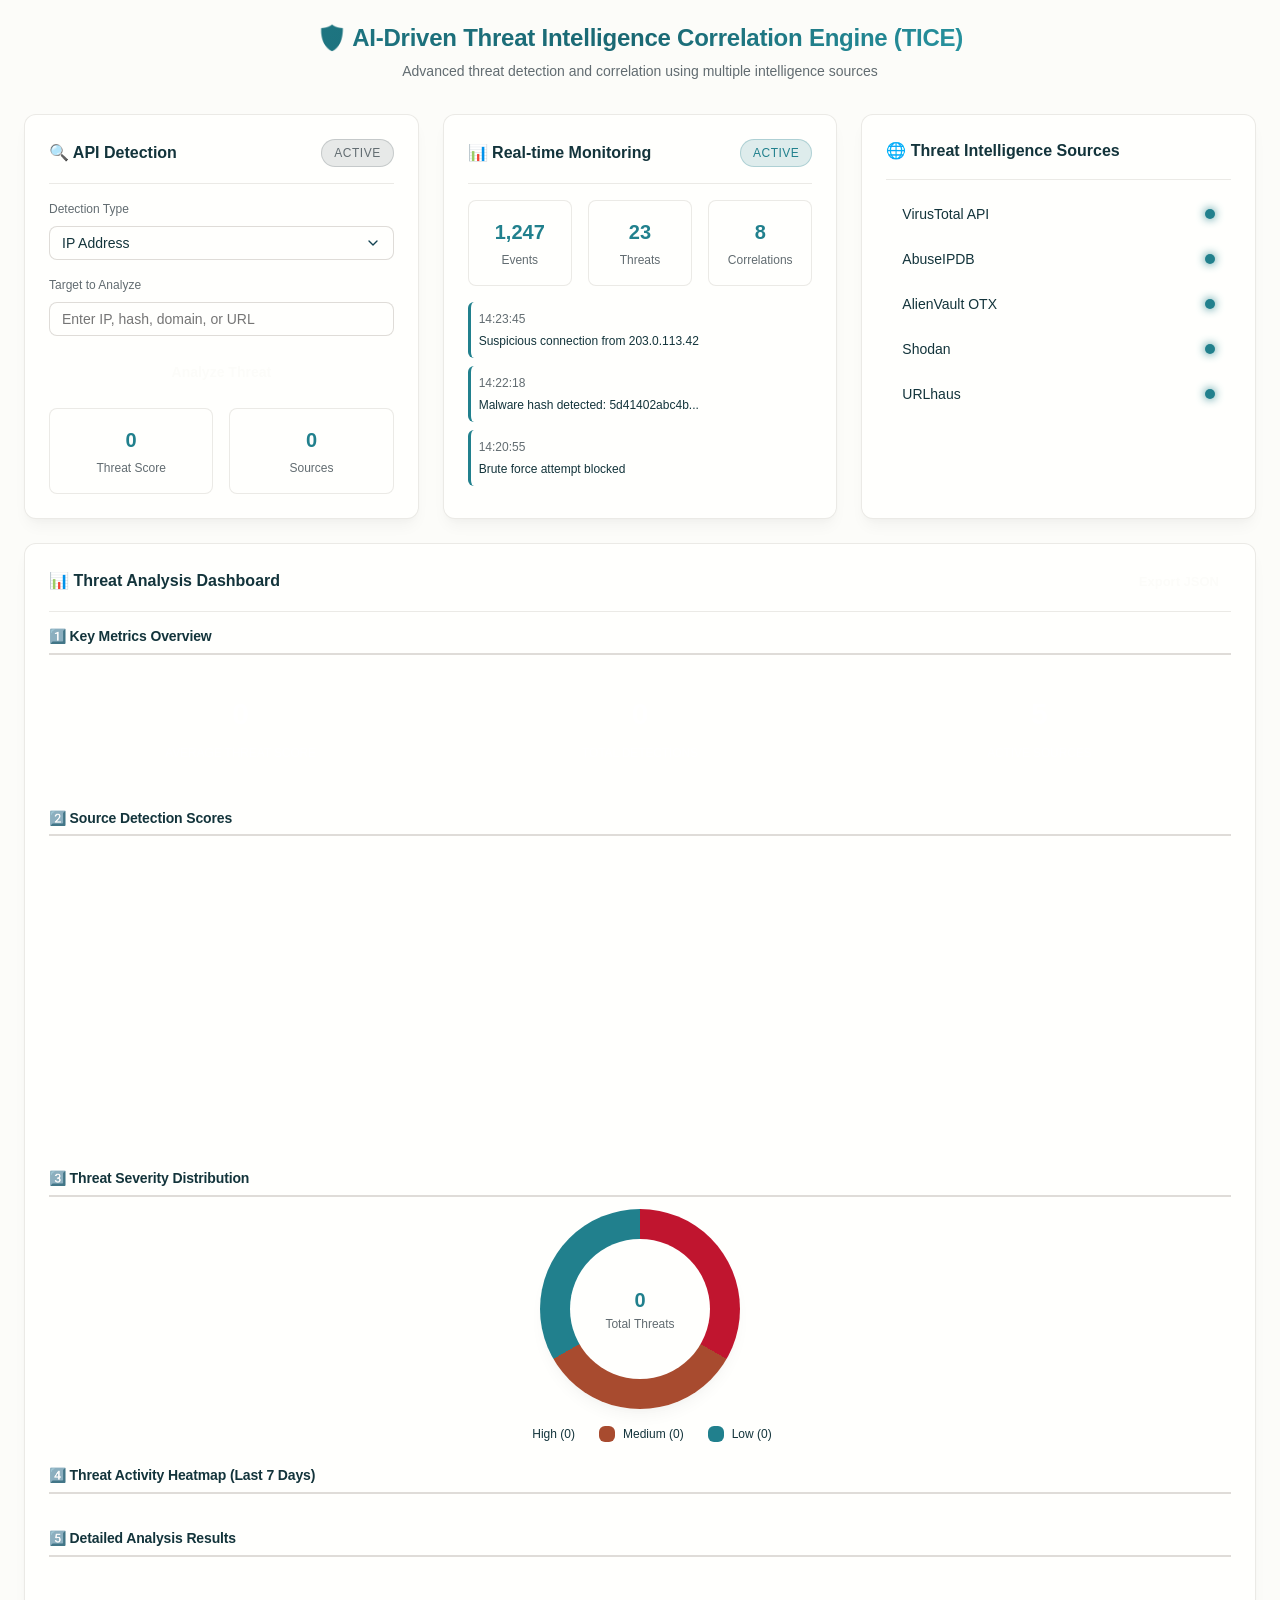
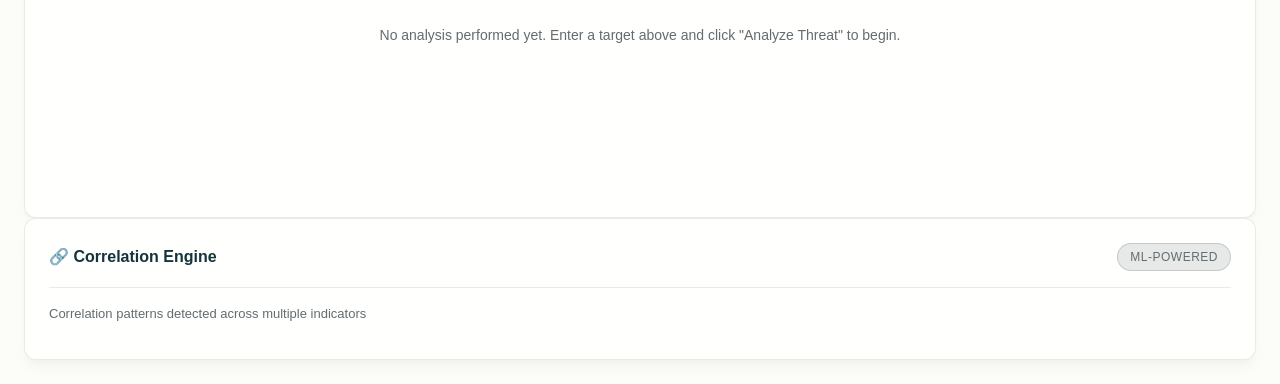
==== frontend/index.html @ 31ed1431 "organising files into frontend" ====
<!DOCTYPE html>
<html lang="en">
<head>
    <meta charset="UTF-8">
    <meta name="viewport" content="width=device-width, initial-scale=1.0">
    <title>Divin5 TICE</title>
    <link rel="stylesheet" href="styles.css">
</head>
<body>
    <div class="container">
        <header>
            <h1>🛡️ AI-Driven Threat Intelligence Correlation Engine (TICE)</h1>
            <p class="subtitle">Advanced threat detection and correlation using multiple intelligence sources</p>
        </header>

        <div class="grid">
            <!-- API Detection Panel -->
            <div class="card">
                <div class="card-header">
                    <span class="card-title">🔍 API Detection</span>
                    <span class="badge badge-info">Active</span>
                </div>
                
                <div class="input-group">
                    <label for="detectionType">Detection Type</label>
                    <select id="detectionType">
                        <option value="ip">IP Address</option>
                        <option value="hash">File Hash (MD5/SHA256)</option>
                        <option value="domain">Domain</option>
                        <option value="url">URL</option>
                    </select>
                </div>

                <div class="input-group">
                    <label for="targetInput">Target to Analyze</label>
                    <input type="text" id="targetInput" placeholder="Enter IP, hash, domain, or URL">
                </div>

                <button id="analyzeBtn" onclick="analyzeTarget()">
                    <span id="analyzeText">Analyze Threat</span>
                </button>

                <div class="stat-grid">
                    <div class="stat-card">
                        <div class="stat-value" id="threatScore">0</div>
                        <div class="stat-label">Threat Score</div>
                    </div>
                    <div class="stat-card">
                        <div class="stat-value" id="sourcesChecked">0</div>
                        <div class="stat-label">Sources</div>
                    </div>
                </div>
            </div>

            <!-- Real-time Monitoring -->
            <div class="card">
                <div class="card-header">
                    <span class="card-title">📊 Real-time Monitoring</span>
                    <span class="badge badge-low" id="monitorStatus">Active</span>
                </div>
                
                <div class="stat-grid">
                    <div class="stat-card">
                        <div class="stat-value" id="eventsProcessed">1,247</div>
                        <div class="stat-label">Events</div>
                    </div>
                    <div class="stat-card">
                        <div class="stat-value" id="threatsDetected">23</div>
                        <div class="stat-label">Threats</div>
                    </div>
                    <div class="stat-card">
                        <div class="stat-value" id="correlations">8</div>
                        <div class="stat-label">Correlations</div>
                    </div>
                </div>

                <div class="timeline" id="timeline">
                    <div class="timeline-item">
                        <div class="timeline-time">14:23:45</div>
                        <div class="timeline-content">Suspicious connection from 203.0.113.42</div>
                    </div>
                    <div class="timeline-item">
                        <div class="timeline-time">14:22:18</div>
                        <div class="timeline-content">Malware hash detected: 5d41402abc4b...</div>
                    </div>
                    <div class="timeline-item">
                        <div class="timeline-time">14:20:55</div>
                        <div class="timeline-content">Brute force attempt blocked</div>
                    </div>
                </div>
            </div>

            <!-- Active Threat Intelligence APIs -->
            <div class="card">
                <div class="card-header">
                    <span class="card-title">🌐 Threat Intelligence Sources</span>
                </div>
                
                <ul class="api-list" id="apiList">
                    <li id="api-virustotal">
                        <span>VirusTotal API</span>
                        <span class="api-status active"></span>
                    </li>
                    <li id="api-abuseipdb">
                        <span>AbuseIPDB</span>
                        <span class="api-status active"></span>
                    </li>
                    <li id="api-alienvault">
                        <span>AlienVault OTX</span>
                        <span class="api-status active"></span>
                    </li>
                    <li id="api-shodan">
                        <span>Shodan</span>
                        <span class="api-status active"></span>
                    </li>
                    <li id="api-urlhaus">
                        <span>URLhaus</span>
                        <span class="api-status active"></span>
                    </li>
                </ul>
            </div>
        </div>

        <!-- Graphical Analysis Dashboard -->
        <div class="card">
            <div class="card-header">
                <span class="card-title">📊 Threat Analysis Dashboard</span>
                <button id="exportBtn" onclick="exportResults()" style="width: auto; padding: 6px 12px; font-size: 13px;">Export JSON</button>
            </div>
            
            <!-- Section 1: Key Metrics Overview -->
            <div style="margin-bottom: 24px;">
                <h4 style="margin-bottom: 12px; font-size: 14px; border-bottom: 2px solid var(--color-border); padding-bottom: 8px;">1️⃣ Key Metrics Overview</h4>
                <div class="chart-grid">
                    <div class="metric-card gradient-bg-1">
                        <div class="metric-value-large" id="metricThreatScore">0</div>
                        <div class="metric-label-large">Average Threat Score</div>
                    </div>
                    <div class="metric-card gradient-bg-2">
                        <div class="metric-value-large" id="metricDetections">0</div>
                        <div class="metric-label-large">Total Detections</div>
                    </div>
                    <div class="metric-card gradient-bg-3">
                        <div class="metric-value-large" id="metricSources">5</div>
                        <div class="metric-label-large">Active Sources</div>
                    </div>
                </div>
            </div>

            <!-- Section 2: Source Detection Analysis -->
            <div style="margin-bottom: 24px;">
                <h4 style="margin-bottom: 12px; font-size: 14px; border-bottom: 2px solid var(--color-border); padding-bottom: 8px;">2️⃣ Source Detection Scores</h4>
                <div class="chart-container">
                    <div class="bar-chart" id="barChart"></div>
                </div>
            </div>

            <!-- Section 3: Threat Severity Distribution -->
            <div style="margin-bottom: 24px;">
                <h4 style="margin-bottom: 12px; font-size: 14px; border-bottom: 2px solid var(--color-border); padding-bottom: 8px;">3️⃣ Threat Severity Distribution</h4>
                <div class="pie-chart" id="pieChart">
                    <div class="pie-center">
                        <div class="pie-value" id="pieValue">0</div>
                        <div class="pie-label">Total Threats</div>
                    </div>
                </div>
                <div class="legend">
                    <div class="legend-item">
                        <div class="legend-color" style="background: var(--color-danger);"></div>
                        <span>High (<span id="highCount">0</span>)</span>
                    </div>
                    <div class="legend-item">
                        <div class="legend-color" style="background: var(--color-warning);"></div>
                        <span>Medium (<span id="mediumCount">0</span>)</span>
                    </div>
                    <div class="legend-item">
                        <div class="legend-color" style="background: var(--color-success);"></div>
                        <span>Low (<span id="lowCount">0</span>)</span>
                    </div>
                </div>
            </div>

            <!-- Section 4: Activity Timeline -->
            <div style="margin-bottom: 24px;">
                <h4 style="margin-bottom: 12px; font-size: 14px; border-bottom: 2px solid var(--color-border); padding-bottom: 8px;">4️⃣ Threat Activity Heatmap (Last 7 Days)</h4>
                <div class="heatmap" id="heatmap"></div>
            </div>

            <!-- Section 5: Detailed Analysis Results -->
            <div style="margin-bottom: 24px;">
                <h4 style="margin-bottom: 12px; font-size: 14px; border-bottom: 2px solid var(--color-border); padding-bottom: 8px;">5️⃣ Detailed Analysis Results</h4>
                <div class="result-box" id="resultsContainer">
                    <div class="empty-state">
                        No analysis performed yet. Enter a target above and click "Analyze Threat" to begin.
                    </div>
                </div>
            </div>
        </div>

        <!-- Correlation Engine -->
        <div class="card">
            <div class="card-header">
                <span class="card-title">🔗 Correlation Engine</span>
                <span class="badge badge-info">ML-Powered</span>
            </div>
            
            <p style="font-size: 13px; color: var(--color-text-secondary); margin-bottom: 12px;">
                Correlation patterns detected across multiple indicators
            </p>

            <div class="correlation-matrix" id="correlationMatrix"></div>
        </div>
    </div>

    <script src="script.js"></script>
</body>
</html>
---- frontend/styles.css ----
:root {
  /* Primitive Color Tokens */
  --color-white: rgba(255, 255, 255, 1);
  --color-black: rgba(0, 0, 0, 1);
  --color-cream-50: rgba(252, 252, 249, 1);
  --color-cream-100: rgba(255, 255, 253, 1);
  --color-gray-200: rgba(245, 245, 245, 1);
  --color-gray-300: rgba(167, 169, 169, 1);
  --color-gray-400: rgba(119, 124, 124, 1);
  --color-slate-500: rgba(98, 108, 113, 1);
  --color-brown-600: rgba(94, 82, 64, 1);
  --color-charcoal-700: rgba(31, 33, 33, 1);
  --color-charcoal-800: rgba(38, 40, 40, 1);
  --color-slate-900: rgba(19, 52, 59, 1);
  --color-teal-300: rgba(50, 184, 198, 1);
  --color-teal-400: rgba(45, 166, 178, 1);
  --color-teal-500: rgba(33, 128, 141, 1);
  --color-teal-600: rgba(29, 116, 128, 1);
  --color-teal-700: rgba(26, 104, 115, 1);
  --color-teal-800: rgba(41, 150, 161, 1);
  --color-red-400: rgba(255, 84, 89, 1);
  --color-red-500: rgba(192, 21, 47, 1);
  --color-orange-400: rgba(230, 129, 97, 1);
  --color-orange-500: rgba(168, 75, 47, 1);

  /* RGB versions for opacity control */
  --color-brown-600-rgb: 94, 82, 64;
  --color-teal-500-rgb: 33, 128, 141;
  --color-slate-900-rgb: 19, 52, 59;
  --color-slate-500-rgb: 98, 108, 113;
  --color-red-500-rgb: 192, 21, 47;
  --color-red-400-rgb: 255, 84, 89;
  --color-orange-500-rgb: 168, 75, 47;
  --color-orange-400-rgb: 230, 129, 97;

  /* Background color tokens (Light Mode) */
  --color-bg-1: rgba(59, 130, 246, 0.08); /* Light blue */
  --color-bg-2: rgba(245, 158, 11, 0.08); /* Light yellow */
  --color-bg-3: rgba(34, 197, 94, 0.08); /* Light green */
  --color-bg-4: rgba(239, 68, 68, 0.08); /* Light red */
  --color-bg-5: rgba(147, 51, 234, 0.08); /* Light purple */
  --color-bg-6: rgba(249, 115, 22, 0.08); /* Light orange */
  --color-bg-7: rgba(236, 72, 153, 0.08); /* Light pink */
  --color-bg-8: rgba(6, 182, 212, 0.08); /* Light cyan */

  /* Semantic Color Tokens (Light Mode) */
  --color-background: var(--color-cream-50);
  --color-surface: var(--color-cream-100);
  --color-text: var(--color-slate-900);
  --color-text-secondary: var(--color-slate-500);
  --color-primary: var(--color-teal-500);
  --color-primary-hover: var(--color-teal-600);
  --color-primary-active: var(--color-teal-700);
  --color-secondary: rgba(var(--color-brown-600-rgb), 0.12);
  --color-secondary-hover: rgba(var(--color-brown-600-rgb), 0.2);
  --color-secondary-active: rgba(var(--color-brown-600-rgb), 0.25);
  --color-border: rgba(var(--color-brown-600-rgb), 0.2);
  --color-btn-primary-text: var(--color-cream-50);
  --color-card-border: rgba(var(--color-brown-600-rgb), 0.12);
  --color-card-border-inner: rgba(var(--color-brown-600-rgb), 0.12);
  --color-error: var(--color-red-500);
  --color-success: var(--color-teal-500);
  --color-warning: var(--color-orange-500);
  --color-info: var(--color-slate-500);
  --color-focus-ring: rgba(var(--color-teal-500-rgb), 0.4);
  --color-select-caret: rgba(var(--color-slate-900-rgb), 0.8);

  /* Common style patterns */
  --focus-ring: 0 0 0 3px var(--color-focus-ring);
  --focus-outline: 2px solid var(--color-primary);
  --status-bg-opacity: 0.15;
  --status-border-opacity: 0.25;
  --select-caret-light: url("data:image/svg+xml,%3Csvg xmlns='http://www.w3.org/2000/svg' width='16' height='16' viewBox='0 0 24 24' fill='none' stroke='%23134252' stroke-width='2' stroke-linecap='round' stroke-linejoin='round'%3E%3Cpolyline points='6 9 12 15 18 9'%3E%3C/polyline%3E%3C/svg%3E");
  --select-caret-dark: url("data:image/svg+xml,%3Csvg xmlns='http://www.w3.org/2000/svg' width='16' height='16' viewBox='0 0 24 24' fill='none' stroke='%23f5f5f5' stroke-width='2' stroke-linecap='round' stroke-linejoin='round'%3E%3Cpolyline points='6 9 12 15 18 9'%3E%3C/polyline%3E%3C/svg%3E");

  /* RGB versions for opacity control */
  --color-success-rgb: 33, 128, 141;
  --color-error-rgb: 192, 21, 47;
  --color-warning-rgb: 168, 75, 47;
  --color-info-rgb: 98, 108, 113;

  /* Typography */
  --font-family-base: "FKGroteskNeue", "Geist", "Inter", -apple-system,
    BlinkMacSystemFont, "Segoe UI", Roboto, sans-serif;
  --font-family-mono: "Berkeley Mono", ui-monospace, SFMono-Regular, Menlo,
    Monaco, Consolas, monospace;
  --font-size-xs: 11px;
  --font-size-sm: 12px;
  --font-size-base: 14px;
  --font-size-md: 14px;
  --font-size-lg: 16px;
  --font-size-xl: 18px;
  --font-size-2xl: 20px;
  --font-size-3xl: 24px;
  --font-size-4xl: 30px;
  --font-weight-normal: 400;
  --font-weight-medium: 500;
  --font-weight-semibold: 550;
  --font-weight-bold: 600;
  --line-height-tight: 1.2;
  --line-height-normal: 1.5;
  --letter-spacing-tight: -0.01em;

  /* Spacing */
  --space-0: 0;
  --space-1: 1px;
  --space-2: 2px;
  --space-4: 4px;
  --space-6: 6px;
  --space-8: 8px;
  --space-10: 10px;
  --space-12: 12px;
  --space-16: 16px;
  --space-20: 20px;
  --space-24: 24px;
  --space-32: 32px;

  /* Border Radius */
  --radius-sm: 6px;
  --radius-base: 8px;
  --radius-md: 10px;
  --radius-lg: 12px;
  --radius-full: 9999px;

  /* Shadows */
  --shadow-xs: 0 1px 2px rgba(0, 0, 0, 0.02);
  --shadow-sm: 0 1px 3px rgba(0, 0, 0, 0.04), 0 1px 2px rgba(0, 0, 0, 0.02);
  --shadow-md: 0 4px 6px -1px rgba(0, 0, 0, 0.04),
    0 2px 4px -1px rgba(0, 0, 0, 0.02);
  --shadow-lg: 0 10px 15px -3px rgba(0, 0, 0, 0.04),
    0 4px 6px -2px rgba(0, 0, 0, 0.02);
  --shadow-inset-sm: inset 0 1px 0 rgba(255, 255, 255, 0.15),
    inset 0 -1px 0 rgba(0, 0, 0, 0.03);

  /* Animation */
  --duration-fast: 150ms;
  --duration-normal: 250ms;
  --ease-standard: cubic-bezier(0.16, 1, 0.3, 1);

  /* Layout */
  --container-sm: 640px;
  --container-md: 768px;
  --container-lg: 1024px;
  --container-xl: 1280px;
}

/* Dark mode colors */
@media (prefers-color-scheme: dark) {
  :root {
    /* RGB versions for opacity control (Dark Mode) */
    --color-gray-400-rgb: 119, 124, 124;
    --color-teal-300-rgb: 50, 184, 198;
    --color-gray-300-rgb: 167, 169, 169;
    --color-gray-200-rgb: 245, 245, 245;

    /* Background color tokens (Dark Mode) */
    --color-bg-1: rgba(29, 78, 216, 0.15); /* Dark blue */
    --color-bg-2: rgba(180, 83, 9, 0.15); /* Dark yellow */
    --color-bg-3: rgba(21, 128, 61, 0.15); /* Dark green */
    --color-bg-4: rgba(185, 28, 28, 0.15); /* Dark red */
    --color-bg-5: rgba(107, 33, 168, 0.15); /* Dark purple */
    --color-bg-6: rgba(194, 65, 12, 0.15); /* Dark orange */
    --color-bg-7: rgba(190, 24, 93, 0.15); /* Dark pink */
    --color-bg-8: rgba(8, 145, 178, 0.15); /* Dark cyan */

    /* Semantic Color Tokens (Dark Mode) */
    --color-background: var(--color-charcoal-700);
    --color-surface: var(--color-charcoal-800);
    --color-text: var(--color-gray-200);
    --color-text-secondary: rgba(var(--color-gray-300-rgb), 0.7);
    --color-primary: var(--color-teal-300);
    --color-primary-hover: var(--color-teal-400);
    --color-primary-active: var(--color-teal-800);
    --color-secondary: rgba(var(--color-gray-400-rgb), 0.15);
    --color-secondary-hover: rgba(var(--color-gray-400-rgb), 0.25);
    --color-secondary-active: rgba(var(--color-gray-400-rgb), 0.3);
    --color-border: rgba(var(--color-gray-400-rgb), 0.3);
    --color-error: var(--color-red-400);
    --color-success: var(--color-teal-300);
    --color-warning: var(--color-orange-400);
    --color-info: var(--color-gray-300);
    --color-focus-ring: rgba(var(--color-teal-300-rgb), 0.4);
    --color-btn-primary-text: var(--color-slate-900);
    --color-card-border: rgba(var(--color-gray-400-rgb), 0.2);
    --color-card-border-inner: rgba(var(--color-gray-400-rgb), 0.15);
    --shadow-inset-sm: inset 0 1px 0 rgba(255, 255, 255, 0.1),
      inset 0 -1px 0 rgba(0, 0, 0, 0.15);
    --button-border-secondary: rgba(var(--color-gray-400-rgb), 0.2);
    --color-border-secondary: rgba(var(--color-gray-400-rgb), 0.2);
    --color-select-caret: rgba(var(--color-gray-200-rgb), 0.8);

    /* Common style patterns - updated for dark mode */
    --focus-ring: 0 0 0 3px var(--color-focus-ring);
    --focus-outline: 2px solid var(--color-primary);
    --status-bg-opacity: 0.15;
    --status-border-opacity: 0.25;
    --select-caret-light: url("data:image/svg+xml,%3Csvg xmlns='http://www.w3.org/2000/svg' width='16' height='16' viewBox='0 0 24 24' fill='none' stroke='%23134252' stroke-width='2' stroke-linecap='round' stroke-linejoin='round'%3E%3Cpolyline points='6 9 12 15 18 9'%3E%3C/polyline%3E%3C/svg%3E");
    --select-caret-dark: url("data:image/svg+xml,%3Csvg xmlns='http://www.w3.org/2000/svg' width='16' height='16' viewBox='0 0 24 24' fill='none' stroke='%23f5f5f5' stroke-width='2' stroke-linecap='round' stroke-linejoin='round'%3E%3Cpolyline points='6 9 12 15 18 9'%3E%3C/polyline%3E%3C/svg%3E");

    /* RGB versions for dark mode */
    --color-success-rgb: var(--color-teal-300-rgb);
    --color-error-rgb: var(--color-red-400-rgb);
    --color-warning-rgb: var(--color-orange-400-rgb);
    --color-info-rgb: var(--color-gray-300-rgb);
  }
}

/* Data attribute for manual theme switching */
[data-color-scheme="dark"] {
  /* RGB versions for opacity control (dark mode) */
  --color-gray-400-rgb: 119, 124, 124;
  --color-teal-300-rgb: 50, 184, 198;
  --color-gray-300-rgb: 167, 169, 169;
  --color-gray-200-rgb: 245, 245, 245;

  /* Colorful background palette - Dark Mode */
  --color-bg-1: rgba(29, 78, 216, 0.15); /* Dark blue */
  --color-bg-2: rgba(180, 83, 9, 0.15); /* Dark yellow */
  --color-bg-3: rgba(21, 128, 61, 0.15); /* Dark green */
  --color-bg-4: rgba(185, 28, 28, 0.15); /* Dark red */
  --color-bg-5: rgba(107, 33, 168, 0.15); /* Dark purple */
  --color-bg-6: rgba(194, 65, 12, 0.15); /* Dark orange */
  --color-bg-7: rgba(190, 24, 93, 0.15); /* Dark pink */
  --color-bg-8: rgba(8, 145, 178, 0.15); /* Dark cyan */

  /* Semantic Color Tokens (Dark Mode) */
  --color-background: var(--color-charcoal-700);
  --color-surface: var(--color-charcoal-800);
  --color-text: var(--color-gray-200);
  --color-text-secondary: rgba(var(--color-gray-300-rgb), 0.7);
  --color-primary: var(--color-teal-300);
  --color-primary-hover: var(--color-teal-400);
  --color-primary-active: var(--color-teal-800);
  --color-secondary: rgba(var(--color-gray-400-rgb), 0.15);
  --color-secondary-hover: rgba(var(--color-gray-400-rgb), 0.25);
  --color-secondary-active: rgba(var(--color-gray-400-rgb), 0.3);
  --color-border: rgba(var(--color-gray-400-rgb), 0.3);
  --color-error: var(--color-red-400);
  --color-success: var(--color-teal-300);
  --color-warning: var(--color-orange-400);
  --color-info: var(--color-gray-300);
  --color-focus-ring: rgba(var(--color-teal-300-rgb), 0.4);
  --color-btn-primary-text: var(--color-slate-900);
  --color-card-border: rgba(var(--color-gray-400-rgb), 0.15);
  --color-card-border-inner: rgba(var(--color-gray-400-rgb), 0.15);
  --shadow-inset-sm: inset 0 1px 0 rgba(255, 255, 255, 0.1),
    inset 0 -1px 0 rgba(0, 0, 0, 0.15);
  --color-border-secondary: rgba(var(--color-gray-400-rgb), 0.2);
  --color-select-caret: rgba(var(--color-gray-200-rgb), 0.8);

  /* Common style patterns - updated for dark mode */
  --focus-ring: 0 0 0 3px var(--color-focus-ring);
  --focus-outline: 2px solid var(--color-primary);
  --status-bg-opacity: 0.15;
  --status-border-opacity: 0.25;
  --select-caret-light: url("data:image/svg+xml,%3Csvg xmlns='http://www.w3.org/2000/svg' width='16' height='16' viewBox='0 0 24 24' fill='none' stroke='%23134252' stroke-width='2' stroke-linecap='round' stroke-linejoin='round'%3E%3Cpolyline points='6 9 12 15 18 9'%3E%3C/polyline%3E%3C/svg%3E");
  --select-caret-dark: url("data:image/svg+xml,%3Csvg xmlns='http://www.w3.org/2000/svg' width='16' height='16' viewBox='0 0 24 24' fill='none' stroke='%23f5f5f5' stroke-width='2' stroke-linecap='round' stroke-linejoin='round'%3E%3Cpolyline points='6 9 12 15 18 9'%3E%3C/polyline%3E%3C/svg%3E");

  /* RGB versions for dark mode */
  --color-success-rgb: var(--color-teal-300-rgb);
  --color-error-rgb: var(--color-red-400-rgb);
  --color-warning-rgb: var(--color-orange-400-rgb);
  --color-info-rgb: var(--color-gray-300-rgb);
}

[data-color-scheme="light"] {
  /* RGB versions for opacity control (light mode) */
  --color-brown-600-rgb: 94, 82, 64;
  --color-teal-500-rgb: 33, 128, 141;
  --color-slate-900-rgb: 19, 52, 59;

  /* Semantic Color Tokens (Light Mode) */
  --color-background: var(--color-cream-50);
  --color-surface: var(--color-cream-100);
  --color-text: var(--color-slate-900);
  --color-text-secondary: var(--color-slate-500);
  --color-primary: var(--color-teal-500);
  --color-primary-hover: var(--color-teal-600);
  --color-primary-active: var(--color-teal-700);
  --color-secondary: rgba(var(--color-brown-600-rgb), 0.12);
  --color-secondary-hover: rgba(var(--color-brown-600-rgb), 0.2);
  --color-secondary-active: rgba(var(--color-brown-600-rgb), 0.25);
  --color-border: rgba(var(--color-brown-600-rgb), 0.2);
  --color-btn-primary-text: var(--color-cream-50);
  --color-card-border: rgba(var(--color-brown-600-rgb), 0.12);
  --color-card-border-inner: rgba(var(--color-brown-600-rgb), 0.12);
  --color-error: var(--color-red-500);
  --color-success: var(--color-teal-500);
  --color-warning: var(--color-orange-500);
  --color-info: var(--color-slate-500);
  --color-focus-ring: rgba(var(--color-teal-500-rgb), 0.4);

  /* RGB versions for light mode */
  --color-success-rgb: var(--color-teal-500-rgb);
  --color-error-rgb: var(--color-red-500-rgb);
  --color-warning-rgb: var(--color-orange-500-rgb);
  --color-info-rgb: var(--color-slate-500-rgb);
}

/* Base styles */
html {
  font-size: var(--font-size-base);
  font-family: var(--font-family-base);
  line-height: var(--line-height-normal);
  color: var(--color-text);
  background-color: var(--color-background);
  -webkit-font-smoothing: antialiased;
  box-sizing: border-box;
}

body {
  margin: 0;
  padding: 0;
}

*,
*::before,
*::after {
  box-sizing: inherit;
}

/* Typography */
h1,
h2,
h3,
h4,
h5,
h6 {
  margin: 0;
  font-weight: var(--font-weight-semibold);
  line-height: var(--line-height-tight);
  color: var(--color-text);
  letter-spacing: var(--letter-spacing-tight);
}

h1 {
  font-size: var(--font-size-4xl);
}
h2 {
  font-size: var(--font-size-3xl);
}
h3 {
  font-size: var(--font-size-2xl);
}
h4 {
  font-size: var(--font-size-xl);
}
h5 {
  font-size: var(--font-size-lg);
}
h6 {
  font-size: var(--font-size-md);
}

p {
  margin: 0 0 var(--space-16) 0;
}

a {
  color: var(--color-primary);
  text-decoration: none;
  transition: color var(--duration-fast) var(--ease-standard);
}

a:hover {
  color: var(--color-primary-hover);
}

code,
pre {
  font-family: var(--font-family-mono);
  font-size: calc(var(--font-size-base) * 0.95);
  background-color: var(--color-secondary);
  border-radius: var(--radius-sm);
}

code {
  padding: var(--space-1) var(--space-4);
}

pre {
  padding: var(--space-16);
  margin: var(--space-16) 0;
  overflow: auto;
  border: 1px solid var(--color-border);
}

pre code {
  background: none;
  padding: 0;
}

/* Buttons */
.btn {
  display: inline-flex;
  align-items: center;
  justify-content: center;
  padding: var(--space-8) var(--space-16);
  border-radius: var(--radius-base);
  font-size: var(--font-size-base);
  font-weight: 500;
  line-height: 1.5;
  cursor: pointer;
  transition: all var(--duration-normal) var(--ease-standard);
  border: none;
  text-decoration: none;
  position: relative;
}

.btn:focus-visible {
  outline: none;
  box-shadow: var(--focus-ring);
}

.btn--primary {
  background: var(--color-primary);
  color: var(--color-btn-primary-text);
}

.btn--primary:hover {
  background: var(--color-primary-hover);
}

.btn--primary:active {
  background: var(--color-primary-active);
}

.btn--secondary {
  background: var(--color-secondary);
  color: var(--color-text);
}

.btn--secondary:hover {
  background: var(--color-secondary-hover);
}

.btn--secondary:active {
  background: var(--color-secondary-active);
}

.btn--outline {
  background: transparent;
  border: 1px solid var(--color-border);
  color: var(--color-text);
}

.btn--outline:hover {
  background: var(--color-secondary);
}

.btn--sm {
  padding: var(--space-4) var(--space-12);
  font-size: var(--font-size-sm);
  border-radius: var(--radius-sm);
}

.btn--lg {
  padding: var(--space-10) var(--space-20);
  font-size: var(--font-size-lg);
  border-radius: var(--radius-md);
}

.btn--full-width {
  width: 100%;
}

.btn:disabled {
  opacity: 0.5;
  cursor: not-allowed;
}

/* Form elements */
.form-control {
  display: block;
  width: 100%;
  padding: var(--space-8) var(--space-12);
  font-size: var(--font-size-md);
  line-height: 1.5;
  color: var(--color-text);
  background-color: var(--color-surface);
  border: 1px solid var(--color-border);
  border-radius: var(--radius-base);
  transition: border-color var(--duration-fast) var(--ease-standard),
    box-shadow var(--duration-fast) var(--ease-standard);
}

textarea.form-control {
  font-family: var(--font-family-base);
  font-size: var(--font-size-base);
}

select.form-control {
  padding: var(--space-8) var(--space-12);
  -webkit-appearance: none;
  -moz-appearance: none;
  appearance: none;
  background-image: var(--select-caret-light);
  background-repeat: no-repeat;
  background-position: right var(--space-12) center;
  background-size: 16px;
  padding-right: var(--space-32);
}

/* Add a dark mode specific caret */
@media (prefers-color-scheme: dark) {
  select.form-control {
    background-image: var(--select-caret-dark);
  }
}

/* Also handle data-color-scheme */
[data-color-scheme="dark"] select.form-control {
  background-image: var(--select-caret-dark);
}

[data-color-scheme="light"] select.form-control {
  background-image: var(--select-caret-light);
}

.form-control:focus {
  border-color: var(--color-primary);
  outline: var(--focus-outline);
}

.form-label {
  display: block;
  margin-bottom: var(--space-8);
  font-weight: var(--font-weight-medium);
  font-size: var(--font-size-sm);
}

.form-group {
  margin-bottom: var(--space-16);
}

/* Card component */
.card {
  background-color: var(--color-surface);
  border-radius: var(--radius-lg);
  border: 1px solid var(--color-card-border);
  box-shadow: var(--shadow-sm);
  overflow: hidden;
  transition: box-shadow var(--duration-normal) var(--ease-standard);
}

.card:hover {
  box-shadow: var(--shadow-md);
}

.card__body {
  padding: var(--space-16);
}

.card__header,
.card__footer {
  padding: var(--space-16);
  border-bottom: 1px solid var(--color-card-border-inner);
}

/* Status indicators - simplified with CSS variables */
.status {
  display: inline-flex;
  align-items: center;
  padding: var(--space-6) var(--space-12);
  border-radius: var(--radius-full);
  font-weight: var(--font-weight-medium);
  font-size: var(--font-size-sm);
}

.status--success {
  background-color: rgba(
    var(--color-success-rgb, 33, 128, 141),
    var(--status-bg-opacity)
  );
  color: var(--color-success);
  border: 1px solid
    rgba(var(--color-success-rgb, 33, 128, 141), var(--status-border-opacity));
}

.status--error {
  background-color: rgba(
    var(--color-error-rgb, 192, 21, 47),
    var(--status-bg-opacity)
  );
  color: var(--color-error);
  border: 1px solid
    rgba(var(--color-error-rgb, 192, 21, 47), var(--status-border-opacity));
}

.status--warning {
  background-color: rgba(
    var(--color-warning-rgb, 168, 75, 47),
    var(--status-bg-opacity)
  );
  color: var(--color-warning);
  border: 1px solid
    rgba(var(--color-warning-rgb, 168, 75, 47), var(--status-border-opacity));
}

.status--info {
  background-color: rgba(
    var(--color-info-rgb, 98, 108, 113),
    var(--status-bg-opacity)
  );
  color: var(--color-info);
  border: 1px solid
    rgba(var(--color-info-rgb, 98, 108, 113), var(--status-border-opacity));
}

/* Container layout */
.container {
  width: 100%;
  margin-right: auto;
  margin-left: auto;
  padding-right: var(--space-16);
  padding-left: var(--space-16);
}

@media (min-width: 640px) {
  .container {
    max-width: var(--container-sm);
  }
}
@media (min-width: 768px) {
  .container {
    max-width: var(--container-md);
  }
}
@media (min-width: 1024px) {
  .container {
    max-width: var(--container-lg);
  }
}
@media (min-width: 1280px) {
  .container {
    max-width: var(--container-xl);
  }
}

/* Utility classes */
.flex {
  display: flex;
}
.flex-col {
  flex-direction: column;
}
.items-center {
  align-items: center;
}
.justify-center {
  justify-content: center;
}
.justify-between {
  justify-content: space-between;
}
.gap-4 {
  gap: var(--space-4);
}
.gap-8 {
  gap: var(--space-8);
}
.gap-16 {
  gap: var(--space-16);
}

.m-0 {
  margin: 0;
}
.mt-8 {
  margin-top: var(--space-8);
}
.mb-8 {
  margin-bottom: var(--space-8);
}
.mx-8 {
  margin-left: var(--space-8);
  margin-right: var(--space-8);
}
.my-8 {
  margin-top: var(--space-8);
  margin-bottom: var(--space-8);
}

.p-0 {
  padding: 0;
}
.py-8 {
  padding-top: var(--space-8);
  padding-bottom: var(--space-8);
}
.px-8 {
  padding-left: var(--space-8);
  padding-right: var(--space-8);
}
.py-16 {
  padding-top: var(--space-16);
  padding-bottom: var(--space-16);
}
.px-16 {
  padding-left: var(--space-16);
  padding-right: var(--space-16);
}

.block {
  display: block;
}
.hidden {
  display: none;
}

/* Accessibility */
.sr-only {
  position: absolute;
  width: 1px;
  height: 1px;
  padding: 0;
  margin: -1px;
  overflow: hidden;
  clip: rect(0, 0, 0, 0);
  white-space: nowrap;
  border-width: 0;
}

:focus-visible {
  outline: var(--focus-outline);
  outline-offset: 2px;
}

/* Dark mode specifics */
[data-color-scheme="dark"] .btn--outline {
  border: 1px solid var(--color-border-secondary);
}

@font-face {
  font-family: 'FKGroteskNeue';
  src: url('https://r2cdn.perplexity.ai/fonts/FKGroteskNeue.woff2')
    format('woff2');
}

/* END PERPLEXITY DESIGN SYSTEM */
```css
/*
    TICE Frontend - CSS Stylesheet
    Source: frontend/styles.css
    Description: Complete styling for AI-Driven Threat Intelligence Correlation Engine
    Theme: Adaptive with Advanced Animations
*/

/* ========================================
   ROOT VARIABLES & THEMING
   ======================================== */
:root {
    /* Theme-specific additions that complement the design system */
    --color-surface-hover: rgba(var(--color-teal-500-rgb), 0.05);
    
    /* Gradient Colors - adapted to design system colors */
    --gradient-1: linear-gradient(135deg, var(--color-primary) 0%, var(--color-teal-700) 100%);
    --gradient-2: linear-gradient(135deg, var(--color-red-400) 0%, var(--color-orange-400) 100%);
    --gradient-3: linear-gradient(135deg, var(--color-teal-300) 0%, var(--color-teal-800) 100%);
    
    /* Chart-specific colors */
    --chart-bar-color-1: var(--color-primary);
    --chart-bar-color-2: var(--color-teal-400);
    --chart-bar-color-3: var(--color-teal-300);
}

/* ========================================
   RESET & BASE STYLES
   ======================================== */
* {
    margin: 0;
    padding: 0;
    box-sizing: border-box;
}

body {
    font-family: var(--font-family-base);
    font-size: var(--font-size-base);
    background: var(--color-background);
    color: var(--color-text);
    line-height: var(--line-height-normal);
    min-height: 100vh;
}

/* ========================================
   CONTAINER & LAYOUT
   ======================================== */
.container {
    max-width: var(--container-xl);
    margin: 0 auto;
    padding: var(--space-24);
}

header {
    text-align: center;
    margin-bottom: var(--space-32);
    animation: fadeInDown 0.6s ease-out;
}

header h1 {
    font-size: var(--font-size-3xl);
    font-weight: var(--font-weight-bold);
    margin-bottom: var(--space-8);
    background: linear-gradient(135deg, var(--color-primary), var(--color-teal-700), var(--color-teal-300));
    -webkit-background-clip: text;
    -webkit-text-fill-color: transparent;
    background-clip: text;
}

.subtitle {
    color: var(--color-text-secondary);
    font-size: var(--font-size-base);
}

.grid {
    display: grid;
    grid-template-columns: repeat(auto-fit, minmax(320px, 1fr));
    gap: var(--space-24);
    margin-bottom: var(--space-24);
}

/* ========================================
   CARD COMPONENTS
   ======================================== */
.card {
    background: var(--color-surface);
    border-radius: var(--radius-lg);
    padding: var(--space-24);
    border: 1px solid var(--color-card-border);
    box-shadow: var(--shadow-lg);
    transition: all var(--duration-normal) var(--ease-standard);
    animation: slideInUp 0.5s ease-out;
    transform-style: preserve-3d;
    perspective: 1000px;
}

.card:hover {
    transform: translateY(-4px) rotateX(2deg);
    box-shadow: 0 12px 48px rgba(var(--color-teal-500-rgb), 0.2);
}

.card-header {
    display: flex;
    justify-content: space-between;
    align-items: center;
    margin-bottom: var(--space-16);
    padding-bottom: var(--space-16);
    border-bottom: 1px solid var(--color-card-border-inner);
}

.card-title {
    font-size: var(--font-size-lg);
    font-weight: var(--font-weight-semibold);
    display: flex;
    align-items: center;
    gap: var(--space-8);
}

/* ========================================
   BADGES
   ======================================== */
.badge {
    display: inline-block;
    padding: var(--space-4) var(--space-12);
    border-radius: var(--radius-full);
    font-size: var(--font-size-sm);
    font-weight: var(--font-weight-medium);
    text-transform: uppercase;
    letter-spacing: 0.5px;
    animation: pulse 2s ease-in-out infinite;
}

.badge-info { 
    background-color: rgba(var(--color-info-rgb), var(--status-bg-opacity));
    color: var(--color-info);
    border: 1px solid rgba(var(--color-info-rgb), var(--status-border-opacity));
}

.badge-low { 
    background-color: rgba(var(--color-success-rgb), var(--status-bg-opacity));
    color: var(--color-success);
    border: 1px solid rgba(var(--color-success-rgb), var(--status-border-opacity));
}

.badge-medium { 
    background-color: rgba(var(--color-warning-rgb), var(--status-bg-opacity));
    color: var(--color-warning);
    border: 1px solid rgba(var(--color-warning-rgb), var(--status-border-opacity));
}

.badge-high { 
    background-color: rgba(var(--color-error-rgb), var(--status-bg-opacity));
    color: var(--color-error);
    border: 1px solid rgba(var(--color-error-rgb), var(--status-border-opacity));
}

.badge-critical { 
    background-color: rgba(var(--color-error-rgb), 0.25);
    color: var(--color-error);
    border: 1px solid rgba(var(--color-error-rgb), 0.4);
    animation: pulse 1.5s ease-in-out infinite;
}

.badge-danger {
    background-color: rgba(var(--color-error-rgb), var(--status-bg-opacity));
    color: var(--color-error);
    border: 1px solid rgba(var(--color-error-rgb), var(--status-border-opacity));
}

/* ========================================
   FORM ELEMENTS
   ======================================== */
.input-group {
    margin-bottom: var(--space-16);
}

.input-group label {
    display: block;
    margin-bottom: var(--space-8);
    color: var(--color-text-secondary);
    font-size: var(--font-size-sm);
    font-weight: var(--font-weight-medium);
}

select, input[type="text"] {
    width: 100%;
    padding: var(--space-8) var(--space-12);
    background: var(--color-surface);
    border: 1px solid var(--color-border);
    border-radius: var(--radius-base);
    color: var(--color-text);
    font-size: var(--font-size-base);
    font-family: var(--font-family-base);
    transition: all var(--duration-fast) var(--ease-standard);
}

select {
    -webkit-appearance: none;
    -moz-appearance: none;
    appearance: none;
    background-image: var(--select-caret-light);
    background-repeat: no-repeat;
    background-position: right var(--space-12) center;
    background-size: 16px;
    padding-right: var(--space-32);
}

@media (prefers-color-scheme: dark) {
    select {
        background-image: var(--select-caret-dark);
    }
}

[data-color-scheme="dark"] select {
    background-image: var(--select-caret-dark);
}

[data-color-scheme="light"] select {
    background-image: var(--select-caret-light);
}

select:focus, input[type="text"]:focus {
    outline: var(--focus-outline);
    border-color: var(--color-primary);
    box-shadow: var(--focus-ring);
}

/* ========================================
   BUTTONS
   ======================================== */
button {
    width: 100%;
    padding: var(--space-12) var(--space-24);
    background: var(--gradient-1);
    color: var(--color-btn-primary-text);
    border: none;
    border-radius: var(--radius-base);
    font-size: var(--font-size-base);
    font-weight: var(--font-weight-semibold);
    font-family: var(--font-family-base);
    cursor: pointer;
    transition: all var(--duration-normal) var(--ease-standard);
    position: relative;
    overflow: hidden;
}

button::before {
    content: '';
    position: absolute;
    top: 0;
    left: -100%;
    width: 100%;
    height: 100%;
    background: linear-gradient(90deg, transparent, rgba(255, 255, 255, 0.2), transparent);
    transition: left 0.5s;
}

button:hover::before {
    left: 100%;
}

button:hover {
    transform: translateY(-2px) scale(1.02);
    box-shadow: 0 8px 24px rgba(var(--color-teal-500-rgb), 0.4);
}

button:active {
    transform: translateY(0) scale(0.98);
}

button:focus-visible {
    outline: var(--focus-outline);
    box-shadow: var(--focus-ring);
}

button:disabled {
    opacity: 0.5;
    cursor: not-allowed;
}

/* ========================================
   STATS & METRICS
   ======================================== */
.stat-grid {
    display: grid;
    grid-template-columns: repeat(auto-fit, minmax(100px, 1fr));
    gap: var(--space-16);
    margin-top: var(--space-16);
}

.stat-card {
    background: var(--color-surface);
    padding: var(--space-16);
    border-radius: var(--radius-base);
    text-align: center;
    border: 1px solid var(--color-card-border);
    transition: all var(--duration-normal) var(--ease-standard);
}

.stat-card:hover {
    transform: translateY(-2px) scale(1.05);
    box-shadow: 0 4px 16px rgba(var(--color-teal-500-rgb), 0.3);
}

.stat-value {
    font-size: var(--font-size-2xl);
    font-weight: var(--font-weight-bold);
    color: var(--color-primary);
    margin-bottom: var(--space-4);
}

.stat-label {
    font-size: var(--font-size-sm);
    color: var(--color-text-secondary);
}

/* ========================================
   TIMELINE
   ======================================== */
.timeline {
    margin-top: var(--space-16);
}

.timeline-item {
    padding: var(--space-8);
    margin-bottom: var(--space-8);
    background: var(--color-surface);
    border-radius: var(--radius-sm);
    border-left: 3px solid var(--color-primary);
    transition: all var(--duration-fast) var(--ease-standard);
}

.timeline-item:hover {
    transform: translateX(4px);
    background: var(--color-surface-hover);
}

.timeline-time {
    font-size: var(--font-size-sm);
    color: var(--color-text-secondary);
    margin-bottom: var(--space-4);
}

.timeline-content {
    font-size: var(--font-size-sm);
    color: var(--color-text);
}

/* ========================================
   API LIST
   ======================================== */
.api-list {
    list-style: none;
}

.api-list li {
    display: flex;
    justify-content: space-between;
    align-items: center;
    padding: var(--space-8) var(--space-16);
    margin-bottom: var(--space-8);
    background: var(--color-surface);
    border-radius: var(--radius-base);
    transition: all var(--duration-normal) var(--ease-standard);
}

.api-list li:hover {
    transform: translateX(4px) scale(1.02);
    background: var(--color-surface-hover);
}

/* Threat level colors for API sources */
.api-list li.threat-high {
    background: rgba(var(--color-error-rgb), 0.15);
    border-left: 3px solid var(--color-error);
}

.api-list li.threat-medium {
    background: rgba(var(--color-warning-rgb), 0.15);
    border-left: 3px solid var(--color-warning);
}

.api-list li.threat-low {
    background: rgba(var(--color-success-rgb), 0.15);
    border-left: 3px solid var(--color-success);
}

.api-status {
    width: 10px;
    height: 10px;
    border-radius: 50%;
    display: inline-block;
}

.api-status.active {
    background: var(--color-success);
    box-shadow: 0 0 10px var(--color-success);
    animation: pulse 2s ease-in-out infinite;
}

/* ========================================
   CHARTS & VISUALIZATIONS
   ======================================== */

/* Chart Grid */
.chart-grid {
    display: grid;
    grid-template-columns: repeat(auto-fit, minmax(200px, 1fr));
    gap: var(--space-16);
    margin-bottom: var(--space-24);
}

.metric-card {
    padding: var(--space-24);
    border-radius: var(--radius-lg);
    text-align: center;
    position: relative;
    overflow: hidden;
    transition: all var(--duration-normal) var(--ease-standard);
}

.metric-card::before {
    content: '';
    position: absolute;
    top: -50%;
    left: -50%;
    width: 200%;
    height: 200%;
    background: linear-gradient(45deg, transparent, rgba(255, 255, 255, 0.1), transparent);
    transform: rotate(45deg);
    animation: shimmer 3s infinite;
}

.gradient-bg-1 { background: var(--gradient-1); }
.gradient-bg-2 { background: var(--gradient-2); }
.gradient-bg-3 { background: var(--gradient-3); }

.metric-card:hover {
    transform: translateY(-4px) scale(1.03) rotateX(5deg);
    box-shadow: 0 12px 40px rgba(var(--color-teal-500-rgb), 0.4);
}

.metric-value-large {
    font-size: var(--font-size-4xl);
    font-weight: var(--font-weight-bold);
    color: var(--color-white);
    margin-bottom: var(--space-8);
}

.metric-label-large {
    font-size: var(--font-size-sm);
    color: rgba(255, 255, 255, 0.9);
    text-transform: uppercase;
    letter-spacing: var(--letter-spacing-tight);
}

/* Bar Chart */
.chart-container {
    background: var(--color-surface);
    padding: var(--space-24);
    border-radius: var(--radius-lg);
}

.bar-chart {
    display: flex;
    justify-content: space-around;
    align-items: flex-end;
    height: 250px;
    gap: var(--space-16);
}

.bar-wrapper {
    flex: 1;
    display: flex;
    flex-direction: column;
    align-items: center;
}

.bar {
    width: 100%;
    max-width: 60px;
    background: linear-gradient(to top, var(--chart-bar-color-1), var(--chart-bar-color-2));
    border-radius: var(--radius-sm) var(--radius-sm) 0 0;
    position: relative;
    transition: all var(--duration-normal) var(--ease-standard);
    box-shadow: 0 4px 16px rgba(var(--color-teal-500-rgb), 0.3);
}

.bar:hover {
    transform: scaleY(1.05) rotateX(5deg);
    box-shadow: 0 8px 24px rgba(var(--color-teal-500-rgb), 0.5);
}

.bar-value {
    position: absolute;
    top: -25px;
    left: 50%;
    transform: translateX(-50%);
    font-size: var(--font-size-sm);
    font-weight: var(--font-weight-bold);
    color: var(--color-text);
}

.bar-label {
    margin-top: var(--space-8);
    font-size: var(--font-size-sm);
    color: var(--color-text-secondary);
    text-align: center;
}

/* Pie Chart */
.pie-chart {
    width: 200px;
    height: 200px;
    border-radius: 50%;
    margin: 0 auto var(--space-16);
    position: relative;
    background: conic-gradient(
        from 0deg,
        var(--color-error) 0deg 120deg,
        var(--color-warning) 120deg 240deg,
        var(--color-success) 240deg 360deg
    );
    box-shadow: var(--shadow-lg);
    transition: all var(--duration-normal) var(--ease-standard);
}

.pie-chart:hover {
    transform: scale(1.05) rotateZ(5deg);
    box-shadow: 0 12px 48px rgba(var(--color-teal-500-rgb), 0.4);
}

.pie-center {
    position: absolute;
    top: 50%;
    left: 50%;
    transform: translate(-50%, -50%);
    width: 140px;
    height: 140px;
    background: var(--color-surface);
    border-radius: 50%;
    display: flex;
    flex-direction: column;
    align-items: center;
    justify-content: center;
}

.pie-value {
    font-size: var(--font-size-2xl);
    font-weight: var(--font-weight-bold);
    color: var(--color-primary);
}

.pie-label {
    font-size: var(--font-size-sm);
    color: var(--color-text-secondary);
}

.legend {
    display: flex;
    justify-content: center;
    gap: var(--space-24);
    flex-wrap: wrap;
}

.legend-item {
    display: flex;
    align-items: center;
    gap: var(--space-8);
    font-size: var(--font-size-sm);
}

.legend-color {
    width: 16px;
    height: 16px;
    border-radius: var(--radius-sm);
}

/* Heatmap */
.heatmap {
    display: grid;
    grid-template-columns: repeat(7, 1fr);
    gap: var(--space-4);
}

.heatmap-cell {
    aspect-ratio: 1;
    border-radius: var(--radius-sm);
    transition: all var(--duration-fast) var(--ease-standard);
}

.heatmap-cell:hover {
    transform: scale(1.2) rotateZ(5deg);
    box-shadow: 0 4px 16px rgba(var(--color-teal-500-rgb), 0.5);
}

/* ========================================
   RESULTS DISPLAY
   ======================================== */
.result-box {
    background: var(--color-surface);
    padding: var(--space-24);
    border-radius: var(--radius-lg);
    min-height: 200px;
}

.empty-state {
    text-align: center;
    color: var(--color-text-secondary);
    padding: var(--space-32);
}

.threat-item {
    background: var(--color-surface);
    padding: var(--space-16);
    border-radius: var(--radius-base);
    margin-bottom: var(--space-16);
    border: 1px solid var(--color-card-border);
    transition: all var(--duration-fast) var(--ease-standard);
}

.threat-item:hover {
    transform: translateX(4px);
    box-shadow: 0 4px 16px rgba(var(--color-teal-500-rgb), 0.2);
}

.threat-header {
    display: flex;
    justify-content: space-between;
    align-items: center;
    margin-bottom: var(--space-8);
}

.threat-name {
    font-weight: var(--font-weight-semibold);
    color: var(--color-text);
}

.threat-details {
    font-size: var(--font-size-sm);
    color: var(--color-text-secondary);
    line-height: var(--line-height-normal);
}

/* ========================================
   CORRELATION MATRIX
   ======================================== */
.correlation-matrix {
    display: grid;
    grid-template-columns: repeat(5, 1fr);
    gap: var(--space-4);
}

.correlation-cell {
    aspect-ratio: 1;
    display: flex;
    align-items: center;
    justify-content: center;
    border-radius: var(--radius-sm);
    font-size: var(--font-size-sm);
    font-weight: var(--font-weight-semibold);
    color: var(--color-white);
    cursor: pointer;
    transition: all var(--duration-fast) var(--ease-standard);
}

.correlation-cell:hover {
    transform: scale(1.1) rotateZ(5deg);
    box-shadow: 0 4px 16px rgba(var(--color-teal-500-rgb), 0.5);
}

/* ========================================
   ANIMATIONS
   ======================================== */
@keyframes fadeInDown {
    from {
        opacity: 0;
        transform: translateY(-20px);
    }
    to {
        opacity: 1;
        transform: translateY(0);
    }
}

@keyframes slideInUp {
    from {
        opacity: 0;
        transform: translateY(20px);
    }
    to {
        opacity: 1;
        transform: translateY(0);
    }
}

@keyframes pulse {
    0%, 100% { opacity: 1; }
    50% { opacity: 0.6; }
}

@keyframes shimmer {
    0% { transform: translateX(-100%) translateY(-100%) rotate(45deg); }
    100% { transform: translateX(100%) translateY(100%) rotate(45deg); }
}

.rolling-number {
    animation: rollNumber 0.5s cubic-bezier(0.68, -0.55, 0.265, 1.55);
}

@keyframes rollNumber {
    0% { transform: translateY(-10px); opacity: 0; }
    50% { transform: translateY(5px); }
    100% { transform: translateY(0); opacity: 1; }
}

/* Loading Spinner */
.loading {
    display: inline-block;
    width: 14px;
    height: 14px;
    border: 2px solid rgba(var(--color-text-secondary), 0.3);
    border-top-color: var(--color-primary);
    border-radius: 50%;
    animation: spin 0.8s linear infinite;
    margin-right: var(--space-8);
}

@keyframes spin {
    to { transform: rotate(360deg); }
}

/* ========================================
   RESPONSIVE DESIGN
   ======================================== */
@media (max-width: 480px) {
    .container {
        padding: var(--space-16);
    }
    
    .grid {
        grid-template-columns: 1fr;
        gap: var(--space-16);
    }
    
    header h1 {
        font-size: var(--font-size-2xl);
    }
    
    .card {
        padding: var(--space-16);
    }
    
    .bar-chart {
        height: 180px;
        gap: var(--space-8);
    }
    
    .chart-grid {
        grid-template-columns: 1fr;
        gap: var(--space-12);
    }
    
    .legend {
        flex-direction: column;
        align-items: flex-start;
        gap: var(--space-12);
    }
    
    .metric-card {
        padding: var(--space-16);
    }
    
    .metric-value-large {
        font-size: var(--font-size-3xl);
    }
    
    .stat-grid {
        grid-template-columns: repeat(2, 1fr);
        gap: var(--space-12);
    }
    
    .correlation-matrix {
        grid-template-columns: repeat(3, 1fr);
    }
    
    .heatmap {
        grid-template-columns: repeat(5, 1fr);
    }
    
    button {
        padding: var(--space-10) var(--space-16);
        font-size: var(--font-size-sm);
    }
}

@media (max-width: 768px) {
    .container {
        padding: var(--space-20);
    }
    
    .grid {
        grid-template-columns: 1fr;
    }
    
    header h1 {
        font-size: var(--font-size-2xl);
    }
    
    .bar-chart {
        height: 200px;
    }
    
    .chart-grid {
        grid-template-columns: repeat(2, 1fr);
    }
    
    .legend {
        flex-direction: column;
        align-items: flex-start;
    }
}
```
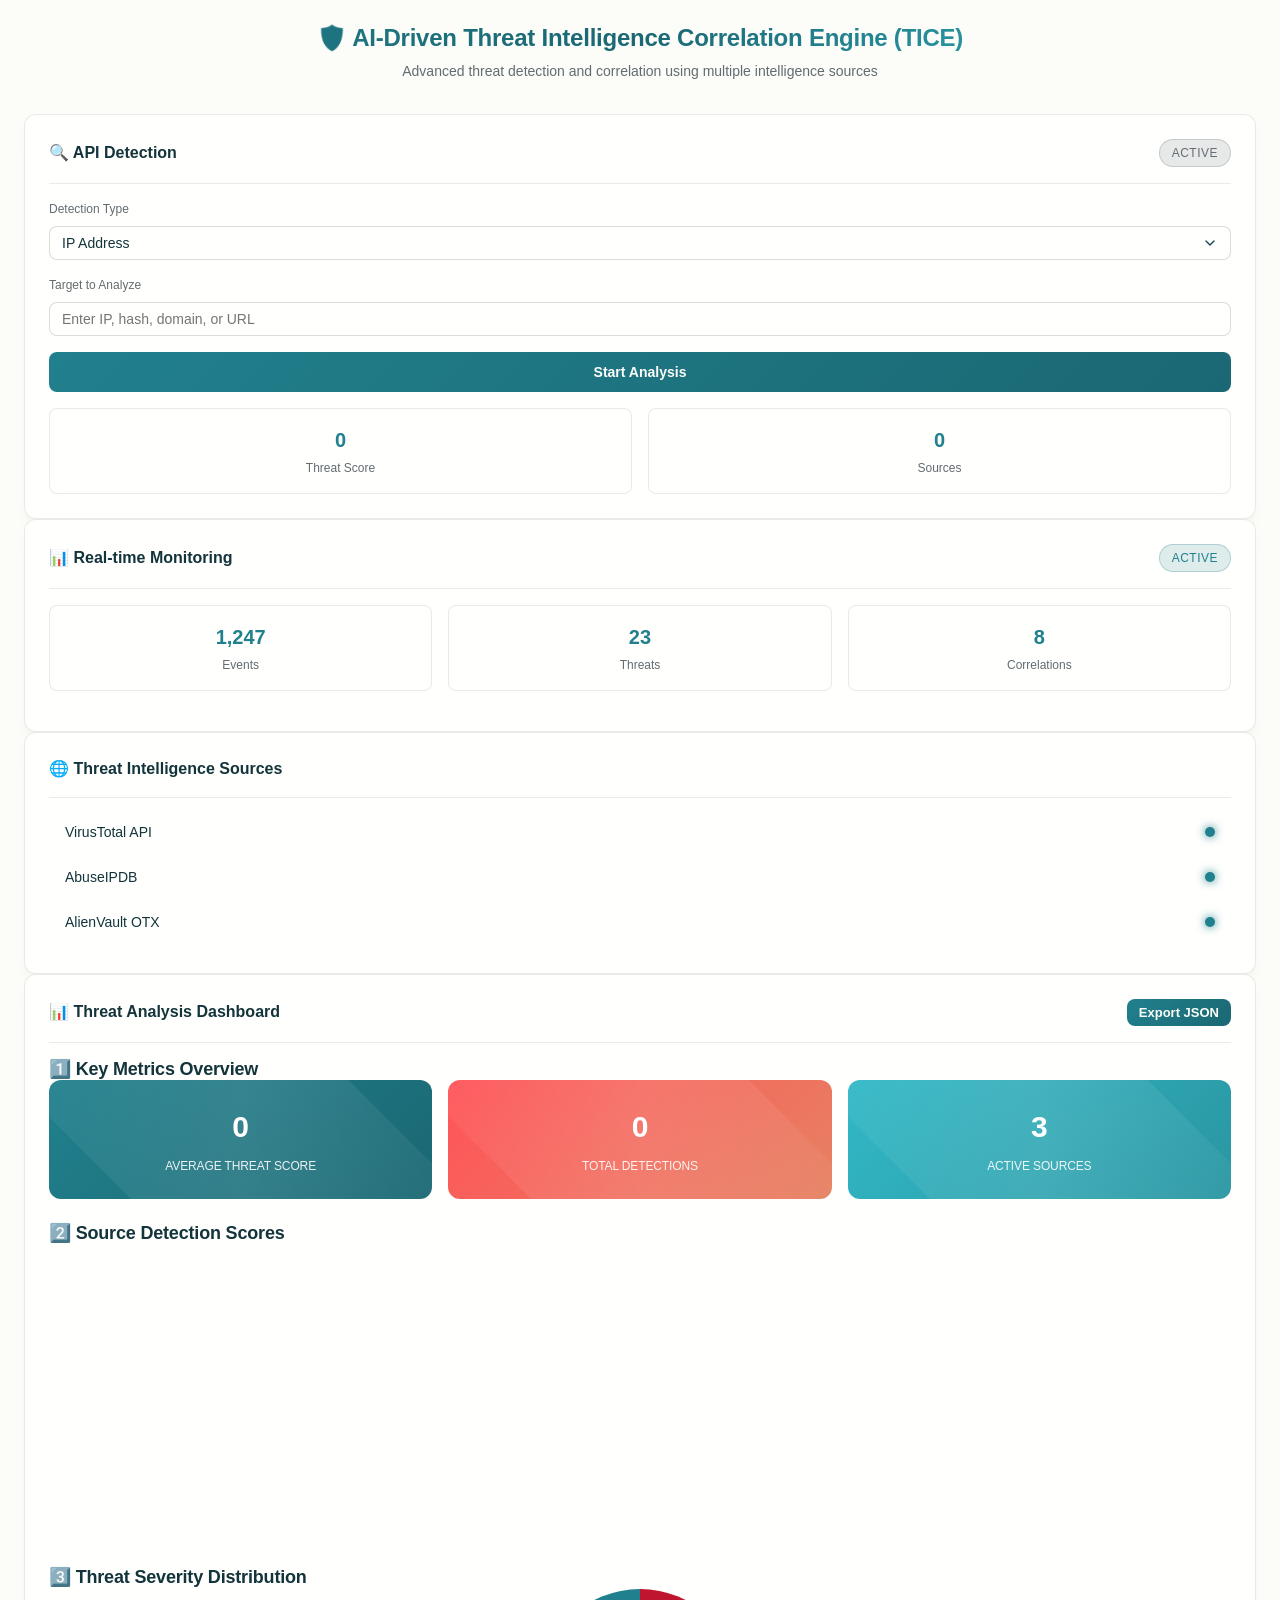
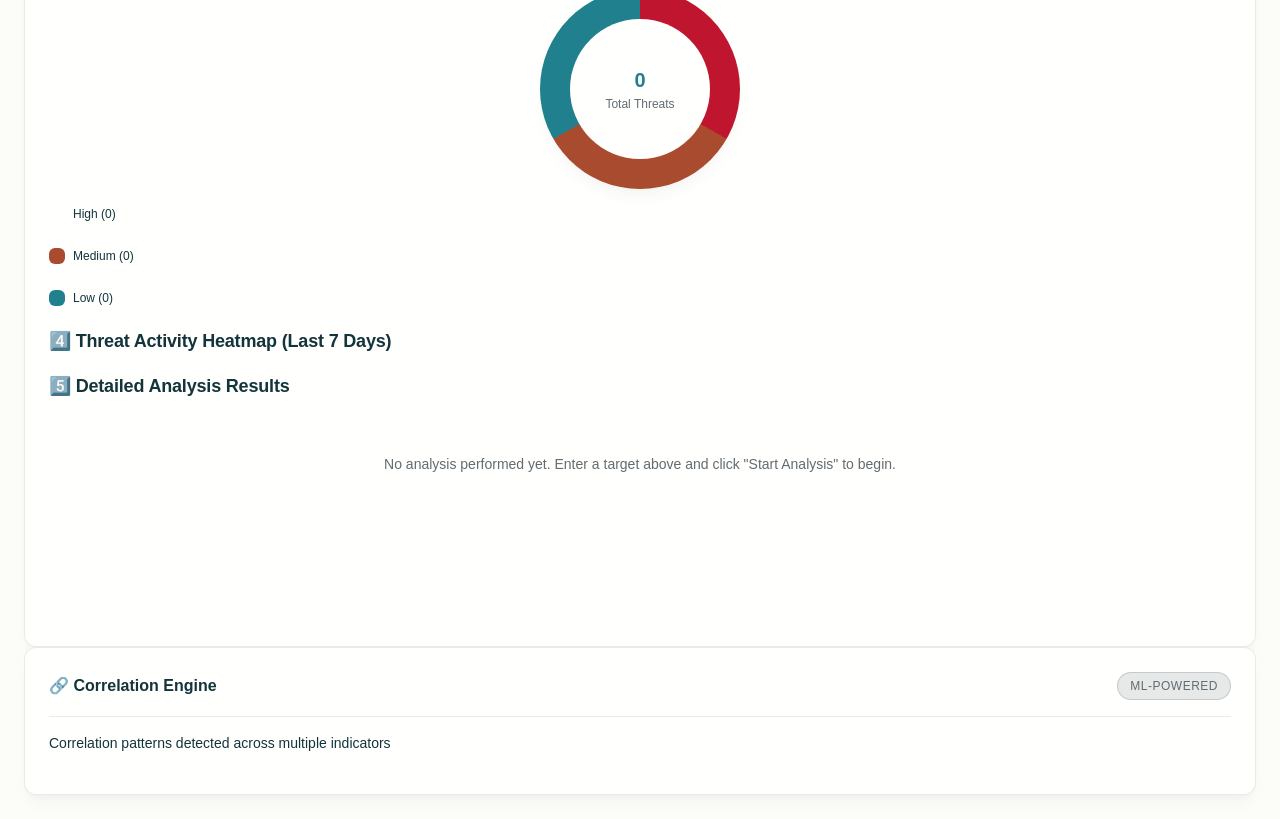
==== commit f8d7d18c: "new changes in project" ====
--- a/frontend/index.html
+++ b/frontend/index.html
@@ -1,11 +1,10 @@
-
 <!DOCTYPE html>
 <html lang="en">
 <head>
     <meta charset="UTF-8">
     <meta name="viewport" content="width=device-width, initial-scale=1.0">
-    <title>Divin5 TICE</title>
-    <link rel="stylesheet" href="styles.css">
+    <title>AI-Driven Threat Intelligence Correlation Engine</title>
+    <link rel="stylesheet" href="style.css">
 </head>
 <body>
     <div class="container">
@@ -37,8 +36,9 @@
                     <input type="text" id="targetInput" placeholder="Enter IP, hash, domain, or URL">
                 </div>
 
-                <button id="analyzeBtn" onclick="analyzeTarget()">
-                    <span id="analyzeText">Analyze Threat</span>
+                <!-- Start Button -->
+                <button id="startBtn" onclick="analyzeTarget()">
+                    <span id="startText">Start Analysis</span>
                 </button>
 
                 <div class="stat-grid">
@@ -75,20 +75,7 @@
                     </div>
                 </div>
 
-                <div class="timeline" id="timeline">
-                    <div class="timeline-item">
-                        <div class="timeline-time">14:23:45</div>
-                        <div class="timeline-content">Suspicious connection from 203.0.113.42</div>
-                    </div>
-                    <div class="timeline-item">
-                        <div class="timeline-time">14:22:18</div>
-                        <div class="timeline-content">Malware hash detected: 5d41402abc4b...</div>
-                    </div>
-                    <div class="timeline-item">
-                        <div class="timeline-time">14:20:55</div>
-                        <div class="timeline-content">Brute force attempt blocked</div>
-                    </div>
-                </div>
+                <div class="timeline" id="timeline"></div>
             </div>
 
             <!-- Active Threat Intelligence APIs -->
@@ -110,14 +97,6 @@
                         <span>AlienVault OTX</span>
                         <span class="api-status active"></span>
                     </li>
-                    <li id="api-shodan">
-                        <span>Shodan</span>
-                        <span class="api-status active"></span>
-                    </li>
-                    <li id="api-urlhaus">
-                        <span>URLhaus</span>
-                        <span class="api-status active"></span>
-                    </li>
                 </ul>
             </div>
         </div>
@@ -128,10 +107,10 @@
                 <span class="card-title">📊 Threat Analysis Dashboard</span>
                 <button id="exportBtn" onclick="exportResults()" style="width: auto; padding: 6px 12px; font-size: 13px;">Export JSON</button>
             </div>
-            
-            <!-- Section 1: Key Metrics Overview -->
+
+            <!-- Key Metrics Overview -->
             <div style="margin-bottom: 24px;">
-                <h4 style="margin-bottom: 12px; font-size: 14px; border-bottom: 2px solid var(--color-border); padding-bottom: 8px;">1️⃣ Key Metrics Overview</h4>
+                <h4>1️⃣ Key Metrics Overview</h4>
                 <div class="chart-grid">
                     <div class="metric-card gradient-bg-1">
                         <div class="metric-value-large" id="metricThreatScore">0</div>
@@ -142,23 +121,23 @@
                         <div class="metric-label-large">Total Detections</div>
                     </div>
                     <div class="metric-card gradient-bg-3">
-                        <div class="metric-value-large" id="metricSources">5</div>
+                        <div class="metric-value-large" id="metricSources">3</div>
                         <div class="metric-label-large">Active Sources</div>
                     </div>
                 </div>
             </div>
 
-            <!-- Section 2: Source Detection Analysis -->
+            <!-- Source Detection Analysis -->
             <div style="margin-bottom: 24px;">
-                <h4 style="margin-bottom: 12px; font-size: 14px; border-bottom: 2px solid var(--color-border); padding-bottom: 8px;">2️⃣ Source Detection Scores</h4>
+                <h4>2️⃣ Source Detection Scores</h4>
                 <div class="chart-container">
                     <div class="bar-chart" id="barChart"></div>
                 </div>
             </div>
 
-            <!-- Section 3: Threat Severity Distribution -->
+            <!-- Threat Severity Distribution -->
             <div style="margin-bottom: 24px;">
-                <h4 style="margin-bottom: 12px; font-size: 14px; border-bottom: 2px solid var(--color-border); padding-bottom: 8px;">3️⃣ Threat Severity Distribution</h4>
+                <h4>3️⃣ Threat Severity Distribution</h4>
                 <div class="pie-chart" id="pieChart">
                     <div class="pie-center">
                         <div class="pie-value" id="pieValue">0</div>
@@ -181,18 +160,18 @@
                 </div>
             </div>
 
-            <!-- Section 4: Activity Timeline -->
+            <!-- Threat Activity Heatmap -->
             <div style="margin-bottom: 24px;">
-                <h4 style="margin-bottom: 12px; font-size: 14px; border-bottom: 2px solid var(--color-border); padding-bottom: 8px;">4️⃣ Threat Activity Heatmap (Last 7 Days)</h4>
+                <h4>4️⃣ Threat Activity Heatmap (Last 7 Days)</h4>
                 <div class="heatmap" id="heatmap"></div>
             </div>
 
-            <!-- Section 5: Detailed Analysis Results -->
+            <!-- Detailed Analysis Results -->
             <div style="margin-bottom: 24px;">
-                <h4 style="margin-bottom: 12px; font-size: 14px; border-bottom: 2px solid var(--color-border); padding-bottom: 8px;">5️⃣ Detailed Analysis Results</h4>
+                <h4>5️⃣ Detailed Analysis Results</h4>
                 <div class="result-box" id="resultsContainer">
                     <div class="empty-state">
-                        No analysis performed yet. Enter a target above and click "Analyze Threat" to begin.
+                        No analysis performed yet. Enter a target above and click "Start Analysis" to begin.
                     </div>
                 </div>
             </div>
@@ -204,15 +183,11 @@
                 <span class="card-title">🔗 Correlation Engine</span>
                 <span class="badge badge-info">ML-Powered</span>
             </div>
-            
-            <p style="font-size: 13px; color: var(--color-text-secondary); margin-bottom: 12px;">
-                Correlation patterns detected across multiple indicators
-            </p>
-
+            <p>Correlation patterns detected across multiple indicators</p>
             <div class="correlation-matrix" id="correlationMatrix"></div>
         </div>
     </div>
 
     <script src="script.js"></script>
 </body>
-</html>+</html>
--- a/frontend/style.css
+++ b/frontend/style.css
@@ -0,0 +1,1559 @@
+:root {
+  /* Primitive Color Tokens */
+  --color-white: rgba(255, 255, 255, 1);
+  --color-black: rgba(0, 0, 0, 1);
+  --color-cream-50: rgba(252, 252, 249, 1);
+  --color-cream-100: rgba(255, 255, 253, 1);
+  --color-gray-200: rgba(245, 245, 245, 1);
+  --color-gray-300: rgba(167, 169, 169, 1);
+  --color-gray-400: rgba(119, 124, 124, 1);
+  --color-slate-500: rgba(98, 108, 113, 1);
+  --color-brown-600: rgba(94, 82, 64, 1);
+  --color-charcoal-700: rgba(31, 33, 33, 1);
+  --color-charcoal-800: rgba(38, 40, 40, 1);
+  --color-slate-900: rgba(19, 52, 59, 1);
+  --color-teal-300: rgba(50, 184, 198, 1);
+  --color-teal-400: rgba(45, 166, 178, 1);
+  --color-teal-500: rgba(33, 128, 141, 1);
+  --color-teal-600: rgba(29, 116, 128, 1);
+  --color-teal-700: rgba(26, 104, 115, 1);
+  --color-teal-800: rgba(41, 150, 161, 1);
+  --color-red-400: rgba(255, 84, 89, 1);
+  --color-red-500: rgba(192, 21, 47, 1);
+  --color-orange-400: rgba(230, 129, 97, 1);
+  --color-orange-500: rgba(168, 75, 47, 1);
+
+  /* RGB versions for opacity control */
+  --color-brown-600-rgb: 94, 82, 64;
+  --color-teal-500-rgb: 33, 128, 141;
+  --color-slate-900-rgb: 19, 52, 59;
+  --color-slate-500-rgb: 98, 108, 113;
+  --color-red-500-rgb: 192, 21, 47;
+  --color-red-400-rgb: 255, 84, 89;
+  --color-orange-500-rgb: 168, 75, 47;
+  --color-orange-400-rgb: 230, 129, 97;
+
+  /* Background color tokens (Light Mode) */
+  --color-bg-1: rgba(59, 130, 246, 0.08); /* Light blue */
+  --color-bg-2: rgba(245, 158, 11, 0.08); /* Light yellow */
+  --color-bg-3: rgba(34, 197, 94, 0.08); /* Light green */
+  --color-bg-4: rgba(239, 68, 68, 0.08); /* Light red */
+  --color-bg-5: rgba(147, 51, 234, 0.08); /* Light purple */
+  --color-bg-6: rgba(249, 115, 22, 0.08); /* Light orange */
+  --color-bg-7: rgba(236, 72, 153, 0.08); /* Light pink */
+  --color-bg-8: rgba(6, 182, 212, 0.08); /* Light cyan */
+
+  /* Semantic Color Tokens (Light Mode) */
+  --color-background: var(--color-cream-50);
+  --color-surface: var(--color-cream-100);
+  --color-text: var(--color-slate-900);
+  --color-text-secondary: var(--color-slate-500);
+  --color-primary: var(--color-teal-500);
+  --color-primary-hover: var(--color-teal-600);
+  --color-primary-active: var(--color-teal-700);
+  --color-secondary: rgba(var(--color-brown-600-rgb), 0.12);
+  --color-secondary-hover: rgba(var(--color-brown-600-rgb), 0.2);
+  --color-secondary-active: rgba(var(--color-brown-600-rgb), 0.25);
+  --color-border: rgba(var(--color-brown-600-rgb), 0.2);
+  --color-btn-primary-text: var(--color-cream-50);
+  --color-card-border: rgba(var(--color-brown-600-rgb), 0.12);
+  --color-card-border-inner: rgba(var(--color-brown-600-rgb), 0.12);
+  --color-error: var(--color-red-500);
+  --color-success: var(--color-teal-500);
+  --color-warning: var(--color-orange-500);
+  --color-info: var(--color-slate-500);
+  --color-focus-ring: rgba(var(--color-teal-500-rgb), 0.4);
+  --color-select-caret: rgba(var(--color-slate-900-rgb), 0.8);
+
+  /* Common style patterns */
+  --focus-ring: 0 0 0 3px var(--color-focus-ring);
+  --focus-outline: 2px solid var(--color-primary);
+  --status-bg-opacity: 0.15;
+  --status-border-opacity: 0.25;
+  --select-caret-light: url("data:image/svg+xml,%3Csvg xmlns='http://www.w3.org/2000/svg' width='16' height='16' viewBox='0 0 24 24' fill='none' stroke='%23134252' stroke-width='2' stroke-linecap='round' stroke-linejoin='round'%3E%3Cpolyline points='6 9 12 15 18 9'%3E%3C/polyline%3E%3C/svg%3E");
+  --select-caret-dark: url("data:image/svg+xml,%3Csvg xmlns='http://www.w3.org/2000/svg' width='16' height='16' viewBox='0 0 24 24' fill='none' stroke='%23f5f5f5' stroke-width='2' stroke-linecap='round' stroke-linejoin='round'%3E%3Cpolyline points='6 9 12 15 18 9'%3E%3C/polyline%3E%3C/svg%3E");
+
+  /* RGB versions for opacity control */
+  --color-success-rgb: 33, 128, 141;
+  --color-error-rgb: 192, 21, 47;
+  --color-warning-rgb: 168, 75, 47;
+  --color-info-rgb: 98, 108, 113;
+
+  /* Typography */
+  --font-family-base: "FKGroteskNeue", "Geist", "Inter", -apple-system,
+    BlinkMacSystemFont, "Segoe UI", Roboto, sans-serif;
+  --font-family-mono: "Berkeley Mono", ui-monospace, SFMono-Regular, Menlo,
+    Monaco, Consolas, monospace;
+  --font-size-xs: 11px;
+  --font-size-sm: 12px;
+  --font-size-base: 14px;
+  --font-size-md: 14px;
+  --font-size-lg: 16px;
+  --font-size-xl: 18px;
+  --font-size-2xl: 20px;
+  --font-size-3xl: 24px;
+  --font-size-4xl: 30px;
+  --font-weight-normal: 400;
+  --font-weight-medium: 500;
+  --font-weight-semibold: 550;
+  --font-weight-bold: 600;
+  --line-height-tight: 1.2;
+  --line-height-normal: 1.5;
+  --letter-spacing-tight: -0.01em;
+
+  /* Spacing */
+  --space-0: 0;
+  --space-1: 1px;
+  --space-2: 2px;
+  --space-4: 4px;
+  --space-6: 6px;
+  --space-8: 8px;
+  --space-10: 10px;
+  --space-12: 12px;
+  --space-16: 16px;
+  --space-20: 20px;
+  --space-24: 24px;
+  --space-32: 32px;
+
+  /* Border Radius */
+  --radius-sm: 6px;
+  --radius-base: 8px;
+  --radius-md: 10px;
+  --radius-lg: 12px;
+  --radius-full: 9999px;
+
+  /* Shadows */
+  --shadow-xs: 0 1px 2px rgba(0, 0, 0, 0.02);
+  --shadow-sm: 0 1px 3px rgba(0, 0, 0, 0.04), 0 1px 2px rgba(0, 0, 0, 0.02);
+  --shadow-md: 0 4px 6px -1px rgba(0, 0, 0, 0.04),
+    0 2px 4px -1px rgba(0, 0, 0, 0.02);
+  --shadow-lg: 0 10px 15px -3px rgba(0, 0, 0, 0.04),
+    0 4px 6px -2px rgba(0, 0, 0, 0.02);
+  --shadow-inset-sm: inset 0 1px 0 rgba(255, 255, 255, 0.15),
+    inset 0 -1px 0 rgba(0, 0, 0, 0.03);
+
+  /* Animation */
+  --duration-fast: 150ms;
+  --duration-normal: 250ms;
+  --ease-standard: cubic-bezier(0.16, 1, 0.3, 1);
+
+  /* Layout */
+  --container-sm: 640px;
+  --container-md: 768px;
+  --container-lg: 1024px;
+  --container-xl: 1280px;
+}
+
+/* Dark mode colors */
+@media (prefers-color-scheme: dark) {
+  :root {
+    /* RGB versions for opacity control (Dark Mode) */
+    --color-gray-400-rgb: 119, 124, 124;
+    --color-teal-300-rgb: 50, 184, 198;
+    --color-gray-300-rgb: 167, 169, 169;
+    --color-gray-200-rgb: 245, 245, 245;
+
+    /* Background color tokens (Dark Mode) */
+    --color-bg-1: rgba(29, 78, 216, 0.15); /* Dark blue */
+    --color-bg-2: rgba(180, 83, 9, 0.15); /* Dark yellow */
+    --color-bg-3: rgba(21, 128, 61, 0.15); /* Dark green */
+    --color-bg-4: rgba(185, 28, 28, 0.15); /* Dark red */
+    --color-bg-5: rgba(107, 33, 168, 0.15); /* Dark purple */
+    --color-bg-6: rgba(194, 65, 12, 0.15); /* Dark orange */
+    --color-bg-7: rgba(190, 24, 93, 0.15); /* Dark pink */
+    --color-bg-8: rgba(8, 145, 178, 0.15); /* Dark cyan */
+
+    /* Semantic Color Tokens (Dark Mode) */
+    --color-background: var(--color-charcoal-700);
+    --color-surface: var(--color-charcoal-800);
+    --color-text: var(--color-gray-200);
+    --color-text-secondary: rgba(var(--color-gray-300-rgb), 0.7);
+    --color-primary: var(--color-teal-300);
+    --color-primary-hover: var(--color-teal-400);
+    --color-primary-active: var(--color-teal-800);
+    --color-secondary: rgba(var(--color-gray-400-rgb), 0.15);
+    --color-secondary-hover: rgba(var(--color-gray-400-rgb), 0.25);
+    --color-secondary-active: rgba(var(--color-gray-400-rgb), 0.3);
+    --color-border: rgba(var(--color-gray-400-rgb), 0.3);
+    --color-error: var(--color-red-400);
+    --color-success: var(--color-teal-300);
+    --color-warning: var(--color-orange-400);
+    --color-info: var(--color-gray-300);
+    --color-focus-ring: rgba(var(--color-teal-300-rgb), 0.4);
+    --color-btn-primary-text: var(--color-slate-900);
+    --color-card-border: rgba(var(--color-gray-400-rgb), 0.2);
+    --color-card-border-inner: rgba(var(--color-gray-400-rgb), 0.15);
+    --shadow-inset-sm: inset 0 1px 0 rgba(255, 255, 255, 0.1),
+      inset 0 -1px 0 rgba(0, 0, 0, 0.15);
+    --button-border-secondary: rgba(var(--color-gray-400-rgb), 0.2);
+    --color-border-secondary: rgba(var(--color-gray-400-rgb), 0.2);
+    --color-select-caret: rgba(var(--color-gray-200-rgb), 0.8);
+
+    /* Common style patterns - updated for dark mode */
+    --focus-ring: 0 0 0 3px var(--color-focus-ring);
+    --focus-outline: 2px solid var(--color-primary);
+    --status-bg-opacity: 0.15;
+    --status-border-opacity: 0.25;
+    --select-caret-light: url("data:image/svg+xml,%3Csvg xmlns='http://www.w3.org/2000/svg' width='16' height='16' viewBox='0 0 24 24' fill='none' stroke='%23134252' stroke-width='2' stroke-linecap='round' stroke-linejoin='round'%3E%3Cpolyline points='6 9 12 15 18 9'%3E%3C/polyline%3E%3C/svg%3E");
+    --select-caret-dark: url("data:image/svg+xml,%3Csvg xmlns='http://www.w3.org/2000/svg' width='16' height='16' viewBox='0 0 24 24' fill='none' stroke='%23f5f5f5' stroke-width='2' stroke-linecap='round' stroke-linejoin='round'%3E%3Cpolyline points='6 9 12 15 18 9'%3E%3C/polyline%3E%3C/svg%3E");
+
+    /* RGB versions for dark mode */
+    --color-success-rgb: var(--color-teal-300-rgb);
+    --color-error-rgb: var(--color-red-400-rgb);
+    --color-warning-rgb: var(--color-orange-400-rgb);
+    --color-info-rgb: var(--color-gray-300-rgb);
+  }
+}
+
+/* Data attribute for manual theme switching */
+[data-color-scheme="dark"] {
+  /* RGB versions for opacity control (dark mode) */
+  --color-gray-400-rgb: 119, 124, 124;
+  --color-teal-300-rgb: 50, 184, 198;
+  --color-gray-300-rgb: 167, 169, 169;
+  --color-gray-200-rgb: 245, 245, 245;
+
+  /* Colorful background palette - Dark Mode */
+  --color-bg-1: rgba(29, 78, 216, 0.15); /* Dark blue */
+  --color-bg-2: rgba(180, 83, 9, 0.15); /* Dark yellow */
+  --color-bg-3: rgba(21, 128, 61, 0.15); /* Dark green */
+  --color-bg-4: rgba(185, 28, 28, 0.15); /* Dark red */
+  --color-bg-5: rgba(107, 33, 168, 0.15); /* Dark purple */
+  --color-bg-6: rgba(194, 65, 12, 0.15); /* Dark orange */
+  --color-bg-7: rgba(190, 24, 93, 0.15); /* Dark pink */
+  --color-bg-8: rgba(8, 145, 178, 0.15); /* Dark cyan */
+
+  /* Semantic Color Tokens (Dark Mode) */
+  --color-background: var(--color-charcoal-700);
+  --color-surface: var(--color-charcoal-800);
+  --color-text: var(--color-gray-200);
+  --color-text-secondary: rgba(var(--color-gray-300-rgb), 0.7);
+  --color-primary: var(--color-teal-300);
+  --color-primary-hover: var(--color-teal-400);
+  --color-primary-active: var(--color-teal-800);
+  --color-secondary: rgba(var(--color-gray-400-rgb), 0.15);
+  --color-secondary-hover: rgba(var(--color-gray-400-rgb), 0.25);
+  --color-secondary-active: rgba(var(--color-gray-400-rgb), 0.3);
+  --color-border: rgba(var(--color-gray-400-rgb), 0.3);
+  --color-error: var(--color-red-400);
+  --color-success: var(--color-teal-300);
+  --color-warning: var(--color-orange-400);
+  --color-info: var(--color-gray-300);
+  --color-focus-ring: rgba(var(--color-teal-300-rgb), 0.4);
+  --color-btn-primary-text: var(--color-slate-900);
+  --color-card-border: rgba(var(--color-gray-400-rgb), 0.15);
+  --color-card-border-inner: rgba(var(--color-gray-400-rgb), 0.15);
+  --shadow-inset-sm: inset 0 1px 0 rgba(255, 255, 255, 0.1),
+    inset 0 -1px 0 rgba(0, 0, 0, 0.15);
+  --color-border-secondary: rgba(var(--color-gray-400-rgb), 0.2);
+  --color-select-caret: rgba(var(--color-gray-200-rgb), 0.8);
+
+  /* Common style patterns - updated for dark mode */
+  --focus-ring: 0 0 0 3px var(--color-focus-ring);
+  --focus-outline: 2px solid var(--color-primary);
+  --status-bg-opacity: 0.15;
+  --status-border-opacity: 0.25;
+  --select-caret-light: url("data:image/svg+xml,%3Csvg xmlns='http://www.w3.org/2000/svg' width='16' height='16' viewBox='0 0 24 24' fill='none' stroke='%23134252' stroke-width='2' stroke-linecap='round' stroke-linejoin='round'%3E%3Cpolyline points='6 9 12 15 18 9'%3E%3C/polyline%3E%3C/svg%3E");
+  --select-caret-dark: url("data:image/svg+xml,%3Csvg xmlns='http://www.w3.org/2000/svg' width='16' height='16' viewBox='0 0 24 24' fill='none' stroke='%23f5f5f5' stroke-width='2' stroke-linecap='round' stroke-linejoin='round'%3E%3Cpolyline points='6 9 12 15 18 9'%3E%3C/polyline%3E%3C/svg%3E");
+
+  /* RGB versions for dark mode */
+  --color-success-rgb: var(--color-teal-300-rgb);
+  --color-error-rgb: var(--color-red-400-rgb);
+  --color-warning-rgb: var(--color-orange-400-rgb);
+  --color-info-rgb: var(--color-gray-300-rgb);
+}
+
+[data-color-scheme="light"] {
+  /* RGB versions for opacity control (light mode) */
+  --color-brown-600-rgb: 94, 82, 64;
+  --color-teal-500-rgb: 33, 128, 141;
+  --color-slate-900-rgb: 19, 52, 59;
+
+  /* Semantic Color Tokens (Light Mode) */
+  --color-background: var(--color-cream-50);
+  --color-surface: var(--color-cream-100);
+  --color-text: var(--color-slate-900);
+  --color-text-secondary: var(--color-slate-500);
+  --color-primary: var(--color-teal-500);
+  --color-primary-hover: var(--color-teal-600);
+  --color-primary-active: var(--color-teal-700);
+  --color-secondary: rgba(var(--color-brown-600-rgb), 0.12);
+  --color-secondary-hover: rgba(var(--color-brown-600-rgb), 0.2);
+  --color-secondary-active: rgba(var(--color-brown-600-rgb), 0.25);
+  --color-border: rgba(var(--color-brown-600-rgb), 0.2);
+  --color-btn-primary-text: var(--color-cream-50);
+  --color-card-border: rgba(var(--color-brown-600-rgb), 0.12);
+  --color-card-border-inner: rgba(var(--color-brown-600-rgb), 0.12);
+  --color-error: var(--color-red-500);
+  --color-success: var(--color-teal-500);
+  --color-warning: var(--color-orange-500);
+  --color-info: var(--color-slate-500);
+  --color-focus-ring: rgba(var(--color-teal-500-rgb), 0.4);
+
+  /* RGB versions for light mode */
+  --color-success-rgb: var(--color-teal-500-rgb);
+  --color-error-rgb: var(--color-red-500-rgb);
+  --color-warning-rgb: var(--color-orange-500-rgb);
+  --color-info-rgb: var(--color-slate-500-rgb);
+}
+
+/* Base styles */
+html {
+  font-size: var(--font-size-base);
+  font-family: var(--font-family-base);
+  line-height: var(--line-height-normal);
+  color: var(--color-text);
+  background-color: var(--color-background);
+  -webkit-font-smoothing: antialiased;
+  box-sizing: border-box;
+}
+
+body {
+  margin: 0;
+  padding: 0;
+}
+
+*,
+*::before,
+*::after {
+  box-sizing: inherit;
+}
+
+/* Typography */
+h1,
+h2,
+h3,
+h4,
+h5,
+h6 {
+  margin: 0;
+  font-weight: var(--font-weight-semibold);
+  line-height: var(--line-height-tight);
+  color: var(--color-text);
+  letter-spacing: var(--letter-spacing-tight);
+}
+
+h1 {
+  font-size: var(--font-size-4xl);
+}
+h2 {
+  font-size: var(--font-size-3xl);
+}
+h3 {
+  font-size: var(--font-size-2xl);
+}
+h4 {
+  font-size: var(--font-size-xl);
+}
+h5 {
+  font-size: var(--font-size-lg);
+}
+h6 {
+  font-size: var(--font-size-md);
+}
+
+p {
+  margin: 0 0 var(--space-16) 0;
+}
+
+a {
+  color: var(--color-primary);
+  text-decoration: none;
+  transition: color var(--duration-fast) var(--ease-standard);
+}
+
+a:hover {
+  color: var(--color-primary-hover);
+}
+
+code,
+pre {
+  font-family: var(--font-family-mono);
+  font-size: calc(var(--font-size-base) * 0.95);
+  background-color: var(--color-secondary);
+  border-radius: var(--radius-sm);
+}
+
+code {
+  padding: var(--space-1) var(--space-4);
+}
+
+pre {
+  padding: var(--space-16);
+  margin: var(--space-16) 0;
+  overflow: auto;
+  border: 1px solid var(--color-border);
+}
+
+pre code {
+  background: none;
+  padding: 0;
+}
+
+/* Buttons */
+.btn {
+  display: inline-flex;
+  align-items: center;
+  justify-content: center;
+  padding: var(--space-8) var(--space-16);
+  border-radius: var(--radius-base);
+  font-size: var(--font-size-base);
+  font-weight: 500;
+  line-height: 1.5;
+  cursor: pointer;
+  transition: all var(--duration-normal) var(--ease-standard);
+  border: none;
+  text-decoration: none;
+  position: relative;
+}
+
+.btn:focus-visible {
+  outline: none;
+  box-shadow: var(--focus-ring);
+}
+
+.btn--primary {
+  background: var(--color-primary);
+  color: var(--color-btn-primary-text);
+}
+
+.btn--primary:hover {
+  background: var(--color-primary-hover);
+}
+
+.btn--primary:active {
+  background: var(--color-primary-active);
+}
+
+.btn--secondary {
+  background: var(--color-secondary);
+  color: var(--color-text);
+}
+
+.btn--secondary:hover {
+  background: var(--color-secondary-hover);
+}
+
+.btn--secondary:active {
+  background: var(--color-secondary-active);
+}
+
+.btn--outline {
+  background: transparent;
+  border: 1px solid var(--color-border);
+  color: var(--color-text);
+}
+
+.btn--outline:hover {
+  background: var(--color-secondary);
+}
+
+.btn--sm {
+  padding: var(--space-4) var(--space-12);
+  font-size: var(--font-size-sm);
+  border-radius: var(--radius-sm);
+}
+
+.btn--lg {
+  padding: var(--space-10) var(--space-20);
+  font-size: var(--font-size-lg);
+  border-radius: var(--radius-md);
+}
+
+.btn--full-width {
+  width: 100%;
+}
+
+.btn:disabled {
+  opacity: 0.5;
+  cursor: not-allowed;
+}
+
+/* Form elements */
+.form-control {
+  display: block;
+  width: 100%;
+  padding: var(--space-8) var(--space-12);
+  font-size: var(--font-size-md);
+  line-height: 1.5;
+  color: var(--color-text);
+  background-color: var(--color-surface);
+  border: 1px solid var(--color-border);
+  border-radius: var(--radius-base);
+  transition: border-color var(--duration-fast) var(--ease-standard),
+    box-shadow var(--duration-fast) var(--ease-standard);
+}
+
+textarea.form-control {
+  font-family: var(--font-family-base);
+  font-size: var(--font-size-base);
+}
+
+select.form-control {
+  padding: var(--space-8) var(--space-12);
+  -webkit-appearance: none;
+  -moz-appearance: none;
+  appearance: none;
+  background-image: var(--select-caret-light);
+  background-repeat: no-repeat;
+  background-position: right var(--space-12) center;
+  background-size: 16px;
+  padding-right: var(--space-32);
+}
+
+/* Add a dark mode specific caret */
+@media (prefers-color-scheme: dark) {
+  select.form-control {
+    background-image: var(--select-caret-dark);
+  }
+}
+
+/* Also handle data-color-scheme */
+[data-color-scheme="dark"] select.form-control {
+  background-image: var(--select-caret-dark);
+}
+
+[data-color-scheme="light"] select.form-control {
+  background-image: var(--select-caret-light);
+}
+
+.form-control:focus {
+  border-color: var(--color-primary);
+  outline: var(--focus-outline);
+}
+
+.form-label {
+  display: block;
+  margin-bottom: var(--space-8);
+  font-weight: var(--font-weight-medium);
+  font-size: var(--font-size-sm);
+}
+
+.form-group {
+  margin-bottom: var(--space-16);
+}
+
+/* Card component */
+.card {
+  background-color: var(--color-surface);
+  border-radius: var(--radius-lg);
+  border: 1px solid var(--color-card-border);
+  box-shadow: var(--shadow-sm);
+  overflow: hidden;
+  transition: box-shadow var(--duration-normal) var(--ease-standard);
+}
+
+.card:hover {
+  box-shadow: var(--shadow-md);
+}
+
+.card__body {
+  padding: var(--space-16);
+}
+
+.card__header,
+.card__footer {
+  padding: var(--space-16);
+  border-bottom: 1px solid var(--color-card-border-inner);
+}
+
+/* Status indicators - simplified with CSS variables */
+.status {
+  display: inline-flex;
+  align-items: center;
+  padding: var(--space-6) var(--space-12);
+  border-radius: var(--radius-full);
+  font-weight: var(--font-weight-medium);
+  font-size: var(--font-size-sm);
+}
+
+.status--success {
+  background-color: rgba(
+    var(--color-success-rgb, 33, 128, 141),
+    var(--status-bg-opacity)
+  );
+  color: var(--color-success);
+  border: 1px solid
+    rgba(var(--color-success-rgb, 33, 128, 141), var(--status-border-opacity));
+}
+
+.status--error {
+  background-color: rgba(
+    var(--color-error-rgb, 192, 21, 47),
+    var(--status-bg-opacity)
+  );
+  color: var(--color-error);
+  border: 1px solid
+    rgba(var(--color-error-rgb, 192, 21, 47), var(--status-border-opacity));
+}
+
+.status--warning {
+  background-color: rgba(
+    var(--color-warning-rgb, 168, 75, 47),
+    var(--status-bg-opacity)
+  );
+  color: var(--color-warning);
+  border: 1px solid
+    rgba(var(--color-warning-rgb, 168, 75, 47), var(--status-border-opacity));
+}
+
+.status--info {
+  background-color: rgba(
+    var(--color-info-rgb, 98, 108, 113),
+    var(--status-bg-opacity)
+  );
+  color: var(--color-info);
+  border: 1px solid
+    rgba(var(--color-info-rgb, 98, 108, 113), var(--status-border-opacity));
+}
+
+/* Container layout */
+.container {
+  width: 100%;
+  margin-right: auto;
+  margin-left: auto;
+  padding-right: var(--space-16);
+  padding-left: var(--space-16);
+}
+
+@media (min-width: 640px) {
+  .container {
+    max-width: var(--container-sm);
+  }
+}
+@media (min-width: 768px) {
+  .container {
+    max-width: var(--container-md);
+  }
+}
+@media (min-width: 1024px) {
+  .container {
+    max-width: var(--container-lg);
+  }
+}
+@media (min-width: 1280px) {
+  .container {
+    max-width: var(--container-xl);
+  }
+}
+
+/* Utility classes */
+.flex {
+  display: flex;
+}
+.flex-col {
+  flex-direction: column;
+}
+.items-center {
+  align-items: center;
+}
+.justify-center {
+  justify-content: center;
+}
+.justify-between {
+  justify-content: space-between;
+}
+.gap-4 {
+  gap: var(--space-4);
+}
+.gap-8 {
+  gap: var(--space-8);
+}
+.gap-16 {
+  gap: var(--space-16);
+}
+
+.m-0 {
+  margin: 0;
+}
+.mt-8 {
+  margin-top: var(--space-8);
+}
+.mb-8 {
+  margin-bottom: var(--space-8);
+}
+.mx-8 {
+  margin-left: var(--space-8);
+  margin-right: var(--space-8);
+}
+.my-8 {
+  margin-top: var(--space-8);
+  margin-bottom: var(--space-8);
+}
+
+.p-0 {
+  padding: 0;
+}
+.py-8 {
+  padding-top: var(--space-8);
+  padding-bottom: var(--space-8);
+}
+.px-8 {
+  padding-left: var(--space-8);
+  padding-right: var(--space-8);
+}
+.py-16 {
+  padding-top: var(--space-16);
+  padding-bottom: var(--space-16);
+}
+.px-16 {
+  padding-left: var(--space-16);
+  padding-right: var(--space-16);
+}
+
+.block {
+  display: block;
+}
+.hidden {
+  display: none;
+}
+
+/* Accessibility */
+.sr-only {
+  position: absolute;
+  width: 1px;
+  height: 1px;
+  padding: 0;
+  margin: -1px;
+  overflow: hidden;
+  clip: rect(0, 0, 0, 0);
+  white-space: nowrap;
+  border-width: 0;
+}
+
+:focus-visible {
+  outline: var(--focus-outline);
+  outline-offset: 2px;
+}
+
+/* Dark mode specifics */
+[data-color-scheme="dark"] .btn--outline {
+  border: 1px solid var(--color-border-secondary);
+}
+
+@font-face {
+  font-family: 'FKGroteskNeue';
+  src: url('https://r2cdn.perplexity.ai/fonts/FKGroteskNeue.woff2')
+    format('woff2');
+}
+
+/* END PERPLEXITY DESIGN SYSTEM */
+
+/*
+    TICE Frontend - CSS Stylesheet
+    Source: frontend/styles.css
+    Description: Complete styling for AI-Driven Threat Intelligence Correlation Engine
+    Theme: Adaptive with Advanced Animations
+*/
+
+/* ========================================
+   ROOT VARIABLES & THEMING
+   ======================================== */
+:root {
+    /* Theme-specific additions that complement the design system */
+    --color-surface-hover: rgba(var(--color-teal-500-rgb), 0.05);
+    
+    /* Gradient Colors - adapted to design system colors */
+    --gradient-1: linear-gradient(135deg, var(--color-primary) 0%, var(--color-teal-700) 100%);
+    --gradient-2: linear-gradient(135deg, var(--color-red-400) 0%, var(--color-orange-400) 100%);
+    --gradient-3: linear-gradient(135deg, var(--color-teal-300) 0%, var(--color-teal-800) 100%);
+    
+    /* Chart-specific colors */
+    --chart-bar-color-1: var(--color-primary);
+    --chart-bar-color-2: var(--color-teal-400);
+    --chart-bar-color-3: var(--color-teal-300);
+}
+
+/* ========================================
+   RESET & BASE STYLES
+   ======================================== */
+* {
+    margin: 0;
+    padding: 0;
+    box-sizing: border-box;
+}
+
+body {
+    font-family: var(--font-family-base);
+    font-size: var(--font-size-base);
+    background: var(--color-background);
+    color: var(--color-text);
+    line-height: var(--line-height-normal);
+    min-height: 100vh;
+}
+
+/* ========================================
+   CONTAINER & LAYOUT
+   ======================================== */
+.container {
+    max-width: var(--container-xl);
+    margin: 0 auto;
+    padding: var(--space-24);
+}
+
+header {
+    text-align: center;
+    margin-bottom: var(--space-32);
+    animation: fadeInDown 0.6s ease-out;
+}
+
+header h1 {
+    font-size: var(--font-size-3xl);
+    font-weight: var(--font-weight-bold);
+    margin-bottom: var(--space-8);
+    background: linear-gradient(135deg, var(--color-primary), var(--color-teal-700), var(--color-teal-300));
+    -webkit-background-clip: text;
+    -webkit-text-fill-color: transparent;
+    background-clip: text;
+}
+
+.subtitle {
+    color: var(--color-text-secondary);
+    font-size: var(--font-size-base);
+}
+
+  .legend {
+    flex-direction: column;
+    align-items: flex-start;
+  }
+
+/*
+   ======================================== */
+.card {
+    background: var(--color-surface);
+    border-radius: var(--radius-lg);
+    padding: var(--space-24);
+    border: 1px solid var(--color-card-border);
+    box-shadow: var(--shadow-lg);
+    transition: all var(--duration-normal) var(--ease-standard);
+    animation: slideInUp 0.5s ease-out;
+    transform-style: preserve-3d;
+    perspective: 1000px;
+}
+
+.card:hover {
+    transform: translateY(-4px) rotateX(2deg);
+    box-shadow: 0 12px 48px rgba(var(--color-teal-500-rgb), 0.2);
+}
+
+.card-header {
+    display: flex;
+    justify-content: space-between;
+    align-items: center;
+    margin-bottom: var(--space-16);
+    padding-bottom: var(--space-16);
+    border-bottom: 1px solid var(--color-card-border-inner);
+}
+
+.card-title {
+    font-size: var(--font-size-lg);
+    font-weight: var(--font-weight-semibold);
+    display: flex;
+    align-items: center;
+    gap: var(--space-8);
+}
+
+/* ========================================
+   BADGES
+   ======================================== */
+.badge {
+    display: inline-block;
+    padding: var(--space-4) var(--space-12);
+    border-radius: var(--radius-full);
+    font-size: var(--font-size-sm);
+    font-weight: var(--font-weight-medium);
+    text-transform: uppercase;
+    letter-spacing: 0.5px;
+    animation: pulse 2s ease-in-out infinite;
+}
+
+.badge-info { 
+    background-color: rgba(var(--color-info-rgb), var(--status-bg-opacity));
+    color: var(--color-info);
+    border: 1px solid rgba(var(--color-info-rgb), var(--status-border-opacity));
+}
+
+.badge-low { 
+    background-color: rgba(var(--color-success-rgb), var(--status-bg-opacity));
+    color: var(--color-success);
+    border: 1px solid rgba(var(--color-success-rgb), var(--status-border-opacity));
+}
+
+.badge-medium { 
+    background-color: rgba(var(--color-warning-rgb), var(--status-bg-opacity));
+    color: var(--color-warning);
+    border: 1px solid rgba(var(--color-warning-rgb), var(--status-border-opacity));
+}
+
+.badge-high { 
+    background-color: rgba(var(--color-error-rgb), var(--status-bg-opacity));
+    color: var(--color-error);
+    border: 1px solid rgba(var(--color-error-rgb), var(--status-border-opacity));
+}
+
+.badge-critical { 
+    background-color: rgba(var(--color-error-rgb), 0.25);
+    color: var(--color-error);
+    border: 1px solid rgba(var(--color-error-rgb), 0.4);
+    animation: pulse 1.5s ease-in-out infinite;
+}
+
+.badge-danger {
+    background-color: rgba(var(--color-error-rgb), var(--status-bg-opacity));
+    color: var(--color-error);
+    border: 1px solid rgba(var(--color-error-rgb), var(--status-border-opacity));
+}
+
+/* ========================================
+   FORM ELEMENTS
+   ======================================== */
+.input-group {
+    margin-bottom: var(--space-16);
+}
+
+.input-group label {
+    display: block;
+    margin-bottom: var(--space-8);
+    color: var(--color-text-secondary);
+    font-size: var(--font-size-sm);
+    font-weight: var(--font-weight-medium);
+}
+
+select, input[type="text"] {
+    width: 100%;
+    padding: var(--space-8) var(--space-12);
+    background: var(--color-surface);
+    border: 1px solid var(--color-border);
+    border-radius: var(--radius-base);
+    color: var(--color-text);
+    font-size: var(--font-size-base);
+    font-family: var(--font-family-base);
+    transition: all var(--duration-fast) var(--ease-standard);
+}
+
+select {
+    -webkit-appearance: none;
+    -moz-appearance: none;
+    appearance: none;
+    background-image: var(--select-caret-light);
+    background-repeat: no-repeat;
+    background-position: right var(--space-12) center;
+    background-size: 16px;
+    padding-right: var(--space-32);
+}
+
+@media (prefers-color-scheme: dark) {
+    select {
+        background-image: var(--select-caret-dark);
+    }
+}
+
+[data-color-scheme="dark"] select {
+    background-image: var(--select-caret-dark);
+}
+
+[data-color-scheme="light"] select {
+    background-image: var(--select-caret-light);
+}
+
+select:focus, input[type="text"]:focus {
+    outline: var(--focus-outline);
+    border-color: var(--color-primary);
+    box-shadow: var(--focus-ring);
+}
+
+/* ========================================
+   BUTTONS
+   ======================================== */
+button {
+    width: 100%;
+    padding: var(--space-12) var(--space-24);
+    background: var(--gradient-1);
+    color: var(--color-btn-primary-text);
+    border: none;
+    border-radius: var(--radius-base);
+    font-size: var(--font-size-base);
+    font-weight: var(--font-weight-semibold);
+    font-family: var(--font-family-base);
+    cursor: pointer;
+    transition: all var(--duration-normal) var(--ease-standard);
+    position: relative;
+    overflow: hidden;
+}
+
+button::before {
+    content: '';
+    position: absolute;
+    top: 0;
+    left: -100%;
+    width: 100%;
+    height: 100%;
+    background: linear-gradient(90deg, transparent, rgba(255, 255, 255, 0.2), transparent);
+    transition: left 0.5s;
+}
+
+button:hover::before {
+    left: 100%;
+}
+
+button:hover {
+    transform: translateY(-2px) scale(1.02);
+    box-shadow: 0 8px 24px rgba(var(--color-teal-500-rgb), 0.4);
+}
+
+button:active {
+    transform: translateY(0) scale(0.98);
+}
+
+button:focus-visible {
+    outline: var(--focus-outline);
+    box-shadow: var(--focus-ring);
+}
+
+button:disabled {
+    opacity: 0.5;
+    cursor: not-allowed;
+}
+
+/* ========================================
+   STATS & METRICS
+   ======================================== */
+.stat-grid {
+    display: grid;
+    grid-template-columns: repeat(auto-fit, minmax(100px, 1fr));
+    gap: var(--space-16);
+    margin-top: var(--space-16);
+}
+
+.stat-card {
+    background: var(--color-surface);
+    padding: var(--space-16);
+    border-radius: var(--radius-base);
+    text-align: center;
+    border: 1px solid var(--color-card-border);
+    transition: all var(--duration-normal) var(--ease-standard);
+}
+
+.stat-card:hover {
+    transform: translateY(-2px) scale(1.05);
+    box-shadow: 0 4px 16px rgba(var(--color-teal-500-rgb), 0.3);
+}
+
+.stat-value {
+    font-size: var(--font-size-2xl);
+    font-weight: var(--font-weight-bold);
+    color: var(--color-primary);
+    margin-bottom: var(--space-4);
+}
+
+.stat-label {
+    font-size: var(--font-size-sm);
+    color: var(--color-text-secondary);
+}
+
+/* ========================================
+   TIMELINE
+   ======================================== */
+.timeline {
+    margin-top: var(--space-16);
+}
+
+.timeline-item {
+    padding: var(--space-8);
+    margin-bottom: var(--space-8);
+    background: var(--color-surface);
+    border-radius: var(--radius-sm);
+    border-left: 3px solid var(--color-primary);
+    transition: all var(--duration-fast) var(--ease-standard);
+}
+
+.timeline-item:hover {
+    transform: translateX(4px);
+    background: var(--color-surface-hover);
+}
+
+.timeline-time {
+    font-size: var(--font-size-sm);
+    color: var(--color-text-secondary);
+    margin-bottom: var(--space-4);
+}
+
+.timeline-content {
+    font-size: var(--font-size-sm);
+    color: var(--color-text);
+}
+
+/* ========================================
+   API LIST
+   ======================================== */
+.api-list {
+    list-style: none;
+}
+
+.api-list li {
+    display: flex;
+    justify-content: space-between;
+    align-items: center;
+    padding: var(--space-8) var(--space-16);
+    margin-bottom: var(--space-8);
+    background: var(--color-surface);
+    border-radius: var(--radius-base);
+    transition: all var(--duration-normal) var(--ease-standard);
+}
+
+.api-list li:hover {
+    transform: translateX(4px) scale(1.02);
+    background: var(--color-surface-hover);
+}
+
+/* Threat level colors for API sources */
+.api-list li.threat-high {
+    background: rgba(var(--color-error-rgb), 0.15);
+    border-left: 3px solid var(--color-error);
+}
+
+.api-list li.threat-medium {
+    background: rgba(var(--color-warning-rgb), 0.15);
+    border-left: 3px solid var(--color-warning);
+}
+
+.api-list li.threat-low {
+    background: rgba(var(--color-success-rgb), 0.15);
+    border-left: 3px solid var(--color-success);
+}
+
+.api-status {
+    width: 10px;
+    height: 10px;
+    border-radius: 50%;
+    display: inline-block;
+}
+
+.api-status.active {
+    background: var(--color-success);
+    box-shadow: 0 0 10px var(--color-success);
+    animation: pulse 2s ease-in-out infinite;
+}
+
+/* ========================================
+   CHARTS & VISUALIZATIONS
+   ======================================== */
+
+/* Chart Grid */
+.chart-grid {
+    display: grid;
+    grid-template-columns: repeat(auto-fit, minmax(200px, 1fr));
+    gap: var(--space-16);
+    margin-bottom: var(--space-24);
+}
+
+.metric-card {
+    padding: var(--space-24);
+    border-radius: var(--radius-lg);
+    text-align: center;
+    position: relative;
+    overflow: hidden;
+    transition: all var(--duration-normal) var(--ease-standard);
+}
+
+.metric-card::before {
+    content: '';
+    position: absolute;
+    top: -50%;
+    left: -50%;
+    width: 200%;
+    height: 200%;
+    background: linear-gradient(45deg, transparent, rgba(255, 255, 255, 0.1), transparent);
+    transform: rotate(45deg);
+    animation: shimmer 3s infinite;
+}
+
+.gradient-bg-1 { background: var(--gradient-1); }
+.gradient-bg-2 { background: var(--gradient-2); }
+.gradient-bg-3 { background: var(--gradient-3); }
+
+.metric-card:hover {
+    transform: translateY(-4px) scale(1.03) rotateX(5deg);
+    box-shadow: 0 12px 40px rgba(var(--color-teal-500-rgb), 0.4);
+}
+
+.metric-value-large {
+    font-size: var(--font-size-4xl);
+    font-weight: var(--font-weight-bold);
+    color: var(--color-white);
+    margin-bottom: var(--space-8);
+}
+
+.metric-label-large {
+    font-size: var(--font-size-sm);
+    color: rgba(255, 255, 255, 0.9);
+    text-transform: uppercase;
+    letter-spacing: var(--letter-spacing-tight);
+}
+
+/* Bar Chart */
+.chart-container {
+    background: var(--color-surface);
+    padding: var(--space-24);
+    border-radius: var(--radius-lg);
+}
+
+.bar-chart {
+    display: flex;
+    justify-content: space-around;
+    align-items: flex-end;
+    height: 250px;
+    gap: var(--space-16);
+}
+
+.bar-wrapper {
+    flex: 1;
+    display: flex;
+    flex-direction: column;
+    align-items: center;
+}
+
+.bar {
+    width: 100%;
+    max-width: 60px;
+    background: linear-gradient(to top, var(--chart-bar-color-1), var(--chart-bar-color-2));
+    border-radius: var(--radius-sm) var(--radius-sm) 0 0;
+    position: relative;
+    transition: all var(--duration-normal) var(--ease-standard);
+    box-shadow: 0 4px 16px rgba(var(--color-teal-500-rgb), 0.3);
+}
+
+.bar:hover {
+    transform: scaleY(1.05) rotateX(5deg);
+    box-shadow: 0 8px 24px rgba(var(--color-teal-500-rgb), 0.5);
+}
+
+.bar-value {
+    position: absolute;
+    top: -25px;
+    left: 50%;
+    transform: translateX(-50%);
+    font-size: var(--font-size-sm);
+    font-weight: var(--font-weight-bold);
+    color: var(--color-text);
+}
+
+.bar-label {
+    margin-top: var(--space-8);
+    font-size: var(--font-size-sm);
+    color: var(--color-text-secondary);
+    text-align: center;
+}
+
+/* Pie Chart */
+.pie-chart {
+    width: 200px;
+    height: 200px;
+    border-radius: 50%;
+    margin: 0 auto var(--space-16);
+    position: relative;
+    background: conic-gradient(
+        from 0deg,
+        var(--color-error) 0deg 120deg,
+        var(--color-warning) 120deg 240deg,
+        var(--color-success) 240deg 360deg
+    );
+    box-shadow: var(--shadow-lg);
+    transition: all var(--duration-normal) var(--ease-standard);
+}
+
+.pie-chart:hover {
+    transform: scale(1.05) rotateZ(5deg);
+    box-shadow: 0 12px 48px rgba(var(--color-teal-500-rgb), 0.4);
+}
+
+.pie-center {
+    position: absolute;
+    top: 50%;
+    left: 50%;
+    transform: translate(-50%, -50%);
+    width: 140px;
+    height: 140px;
+    background: var(--color-surface);
+    border-radius: 50%;
+    display: flex;
+    flex-direction: column;
+    align-items: center;
+    justify-content: center;
+}
+
+.pie-value {
+    font-size: var(--font-size-2xl);
+    font-weight: var(--font-weight-bold);
+    color: var(--color-primary);
+}
+
+.pie-label {
+    font-size: var(--font-size-sm);
+    color: var(--color-text-secondary);
+}
+
+.legend {
+    display: flex;
+    justify-content: center;
+    gap: var(--space-24);
+    flex-wrap: wrap;
+}
+
+.legend-item {
+    display: flex;
+    align-items: center;
+    gap: var(--space-8);
+    font-size: var(--font-size-sm);
+}
+
+.legend-color {
+    width: 16px;
+    height: 16px;
+    border-radius: var(--radius-sm);
+}
+
+/* Heatmap */
+.heatmap {
+    display: grid;
+    grid-template-columns: repeat(7, 1fr);
+    gap: var(--space-4);
+}
+
+.heatmap-cell {
+    aspect-ratio: 1;
+    border-radius: var(--radius-sm);
+    transition: all var(--duration-fast) var(--ease-standard);
+}
+
+.heatmap-cell:hover {
+    transform: scale(1.2) rotateZ(5deg);
+    box-shadow: 0 4px 16px rgba(var(--color-teal-500-rgb), 0.5);
+}
+
+/* ========================================
+   RESULTS DISPLAY
+   ======================================== */
+.result-box {
+    background: var(--color-surface);
+    padding: var(--space-24);
+    border-radius: var(--radius-lg);
+    min-height: 200px;
+}
+
+.empty-state {
+    text-align: center;
+    color: var(--color-text-secondary);
+    padding: var(--space-32);
+}
+
+.threat-item {
+    background: var(--color-surface);
+    padding: var(--space-16);
+    border-radius: var(--radius-base);
+    margin-bottom: var(--space-16);
+    border: 1px solid var(--color-card-border);
+    transition: all var(--duration-fast) var(--ease-standard);
+}
+
+.threat-item:hover {
+    transform: translateX(4px);
+    box-shadow: 0 4px 16px rgba(var(--color-teal-500-rgb), 0.2);
+}
+
+.threat-header {
+    display: flex;
+    justify-content: space-between;
+    align-items: center;
+    margin-bottom: var(--space-8);
+}
+
+.threat-name {
+    font-weight: var(--font-weight-semibold);
+    color: var(--color-text);
+}
+
+.threat-details {
+    font-size: var(--font-size-sm);
+    color: var(--color-text-secondary);
+    line-height: var(--line-height-normal);
+}
+
+/* ========================================
+   CORRELATION MATRIX
+   ======================================== */
+.correlation-matrix {
+    display: grid;
+    grid-template-columns: repeat(5, 1fr);
+    gap: var(--space-4);
+}
+
+.correlation-cell {
+    aspect-ratio: 1;
+    display: flex;
+    align-items: center;
+    justify-content: center;
+    border-radius: var(--radius-sm);
+    font-size: var(--font-size-sm);
+    font-weight: var(--font-weight-semibold);
+    color: var(--color-white);
+    cursor: pointer;
+    transition: all var(--duration-fast) var(--ease-standard);
+}
+
+.correlation-cell:hover {
+    transform: scale(1.1) rotateZ(5deg);
+    box-shadow: 0 4px 16px rgba(var(--color-teal-500-rgb), 0.5);
+}
+
+/* ========================================
+   ANIMATIONS
+   ======================================== */
+@keyframes fadeInDown {
+    from {
+        opacity: 0;
+        transform: translateY(-20px);
+    }
+    to {
+        opacity: 1;
+        transform: translateY(0);
+    }
+}
+
+@keyframes slideInUp {
+    from {
+        opacity: 0;
+        transform: translateY(20px);
+    }
+    to {
+        opacity: 1;
+        transform: translateY(0);
+    }
+}
+
+@keyframes pulse {
+    0%, 100% { opacity: 1; }
+    50% { opacity: 0.6; }
+}
+
+@keyframes shimmer {
+    0% { transform: translateX(-100%) translateY(-100%) rotate(45deg); }
+    100% { transform: translateX(100%) translateY(100%) rotate(45deg); }
+}
+
+.rolling-number {
+    animation: rollNumber 0.5s cubic-bezier(0.68, -0.55, 0.265, 1.55);
+}
+
+@keyframes rollNumber {
+    0% { transform: translateY(-10px); opacity: 0; }
+    50% { transform: translateY(5px); }
+    100% { transform: translateY(0); opacity: 1; }
+}
+
+/* Loading Spinner */
+.loading {
+    display: inline-block;
+    width: 14px;
+    height: 14px;
+    border: 2px solid rgba(var(--color-text-secondary), 0.3);
+    border-top-color: var(--color-primary);
+    border-radius: 50%;
+    animation: spin 0.8s linear infinite;
+    margin-right: var(--space-8);
+}
+
+@keyframes spin {
+    to { transform: rotate(360deg); }
+}
+
+/* ========================================
+   RESPONSIVE DESIGN
+   ======================================== */
+@media (max-width: 480px) {
+    .container {
+        padding: var(--space-16);
+    }
+    
+    .grid {
+        grid-template-columns: 1fr;
+        gap: var(--space-16);
+    }
+    
+    header h1 {
+        font-size: var(--font-size-2xl);
+    }
+    
+    .card {
+        padding: var(--space-16);
+    }
+    
+    .bar-chart {
+        height: 180px;
+        gap: var(--space-8);
+    }
+    
+    .chart-grid {
+        grid-template-columns: 1fr;
+        gap: var(--space-12);
+    }
+    
+    .legend {
+        flex-direction: column;
+        align-items: flex-start;
+        gap: var(--space-12);
+    }
+    
+    .metric-card {
+        padding: var(--space-16);
+    }
+    
+    .metric-value-large {
+        font-size: var(--font-size-3xl);
+    }
+    
+    .stat-grid {
+        grid-template-columns: repeat(2, 1fr);
+        gap: var(--space-12);
+    }
+    
+    .correlation-matrix {
+        grid-template-columns: repeat(3, 1fr);
+    }
+    
+    .heatmap {
+        grid-template-columns: repeat(5, 1fr);
+    }
+    
+    button {
+        padding: var(--space-10) var(--space-16);
+        font-size: var(--font-size-sm);
+    }
+}
+
+@media (max-width: 768px) {
+    .container {
+        padding: var(--space-20);
+    }
+    
+    .grid {
+        grid-template-columns: 1fr;
+    }
+    
+    header h1 {
+        font-size: var(--font-size-2xl);
+    }
+    
+    .bar-chart {
+        height: 200px;
+    }
+    
+    .chart-grid {
+        grid-template-columns: repeat(2, 1fr);
+    }
+    
+    .legend {
+        flex-direction: column;
+        align-items: flex-start;
+    }
+}
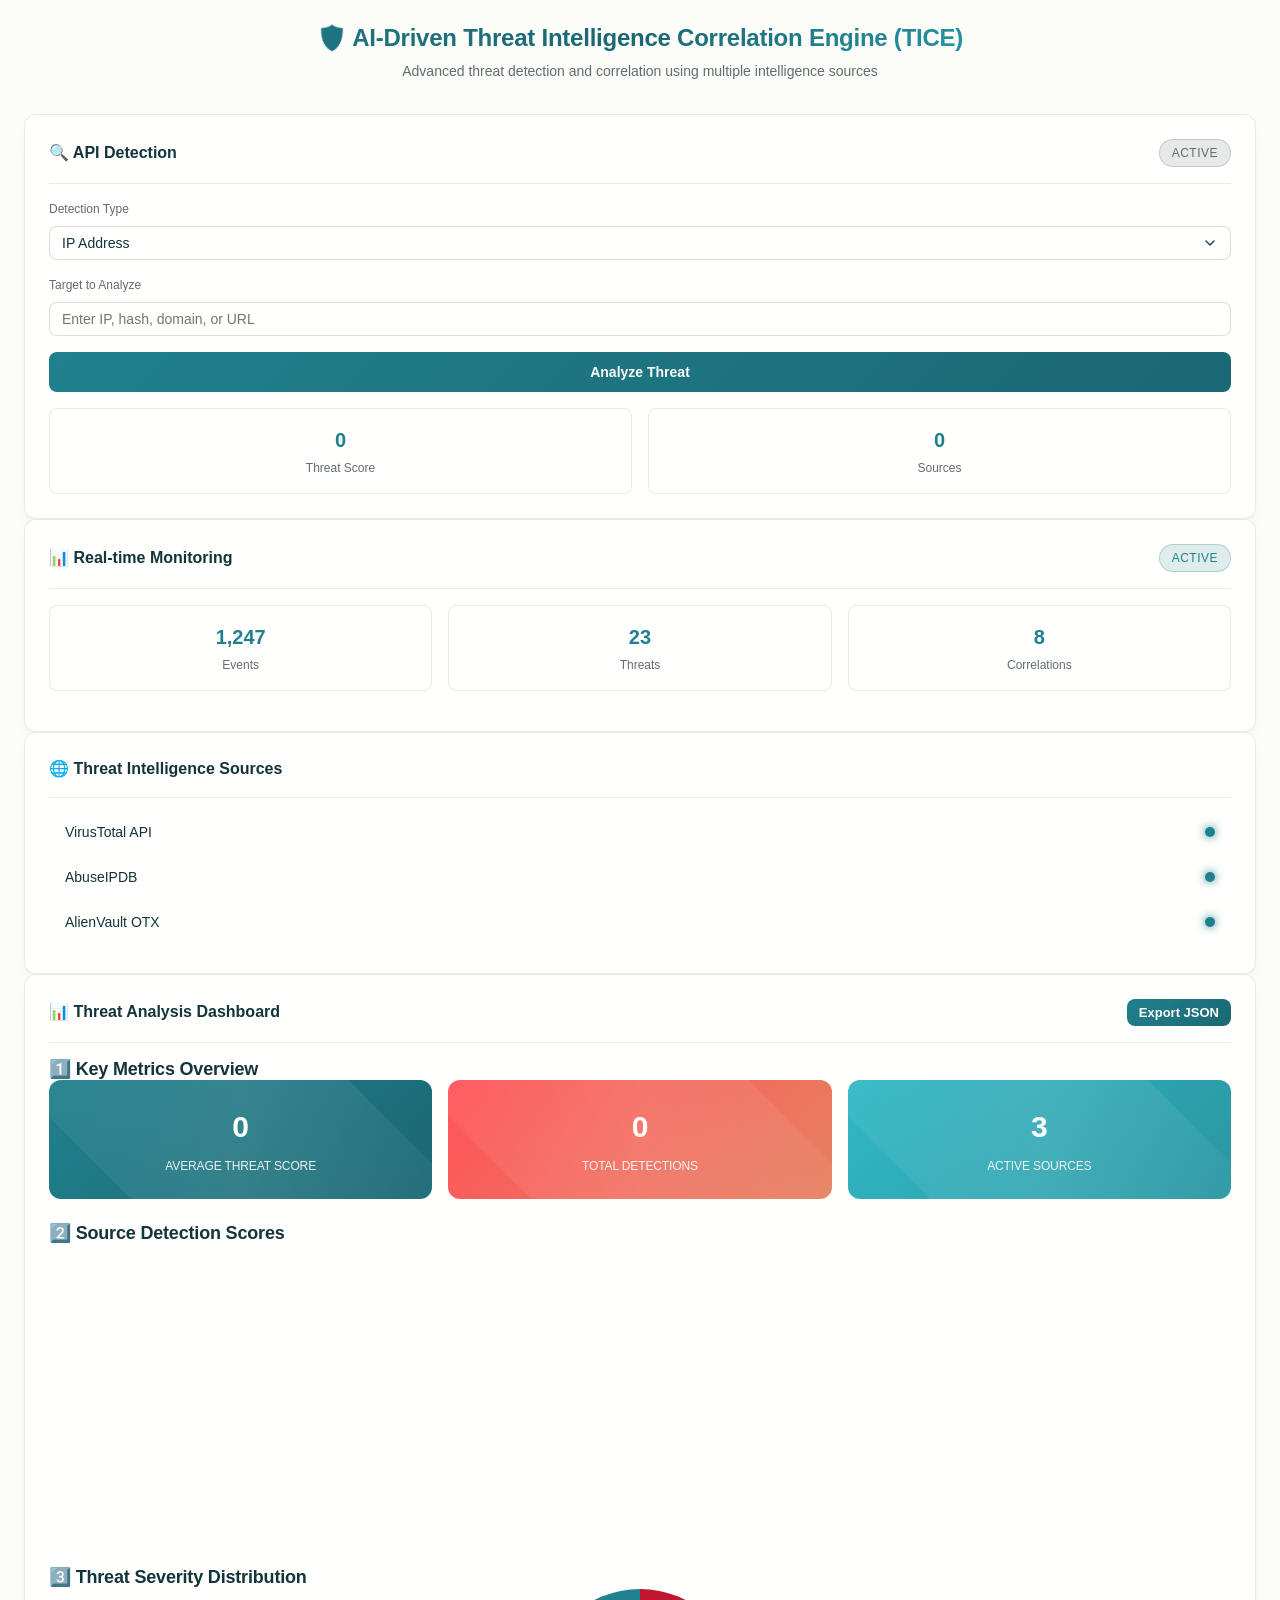
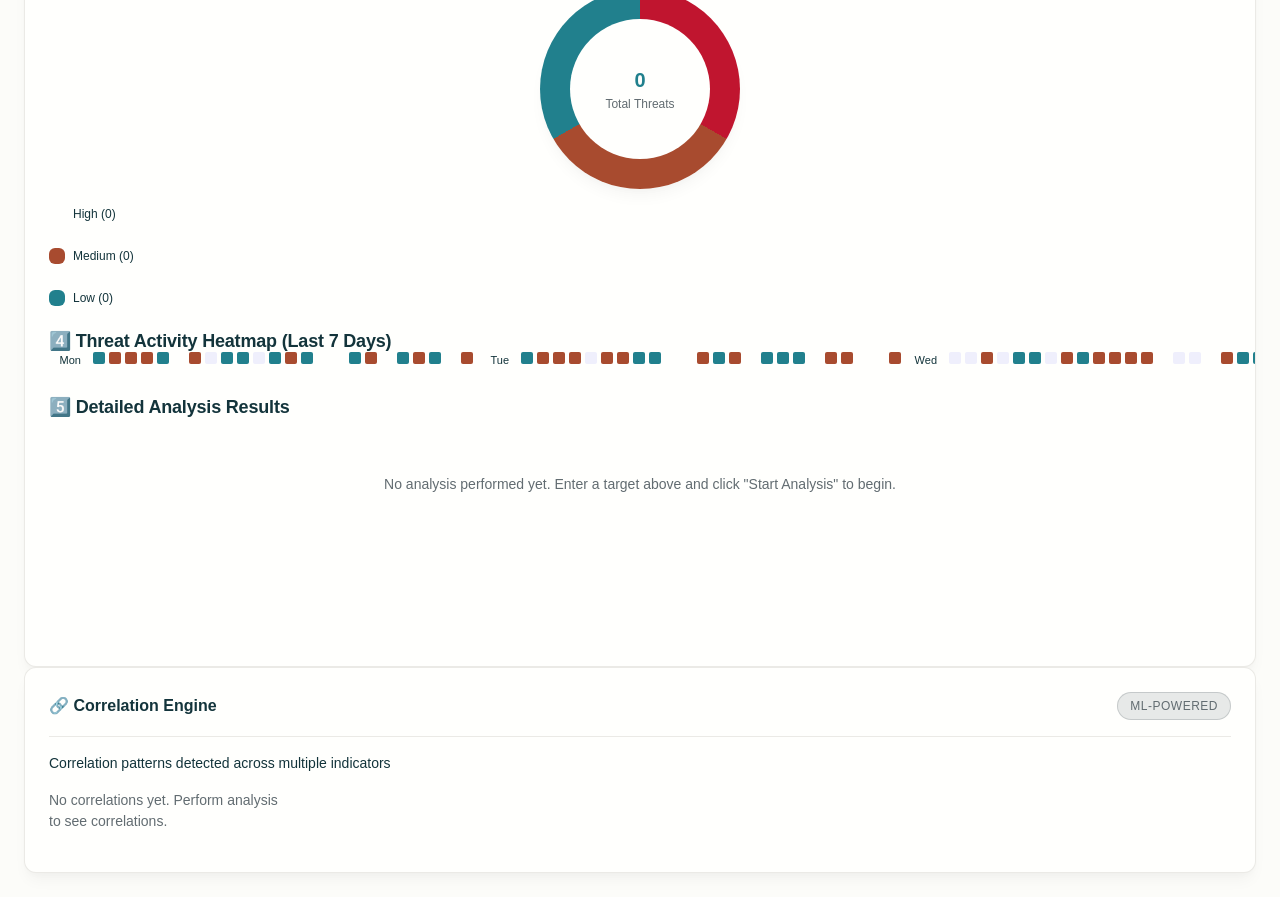
==== commit e93112f1: "Refactor code structure for improved readability and maintainability" ====
--- a/frontend/index.html
+++ b/frontend/index.html
@@ -37,8 +37,8 @@
                 </div>
 
                 <!-- Start Button -->
-                <button id="startBtn" onclick="analyzeTarget()">
-                    <span id="startText">Start Analysis</span>
+                <button id="analyzeBtn" onclick="analyzeTarget()">
+                    <span id="analyzeText">Analyze Threat</span>
                 </button>
 
                 <div class="stat-grid">
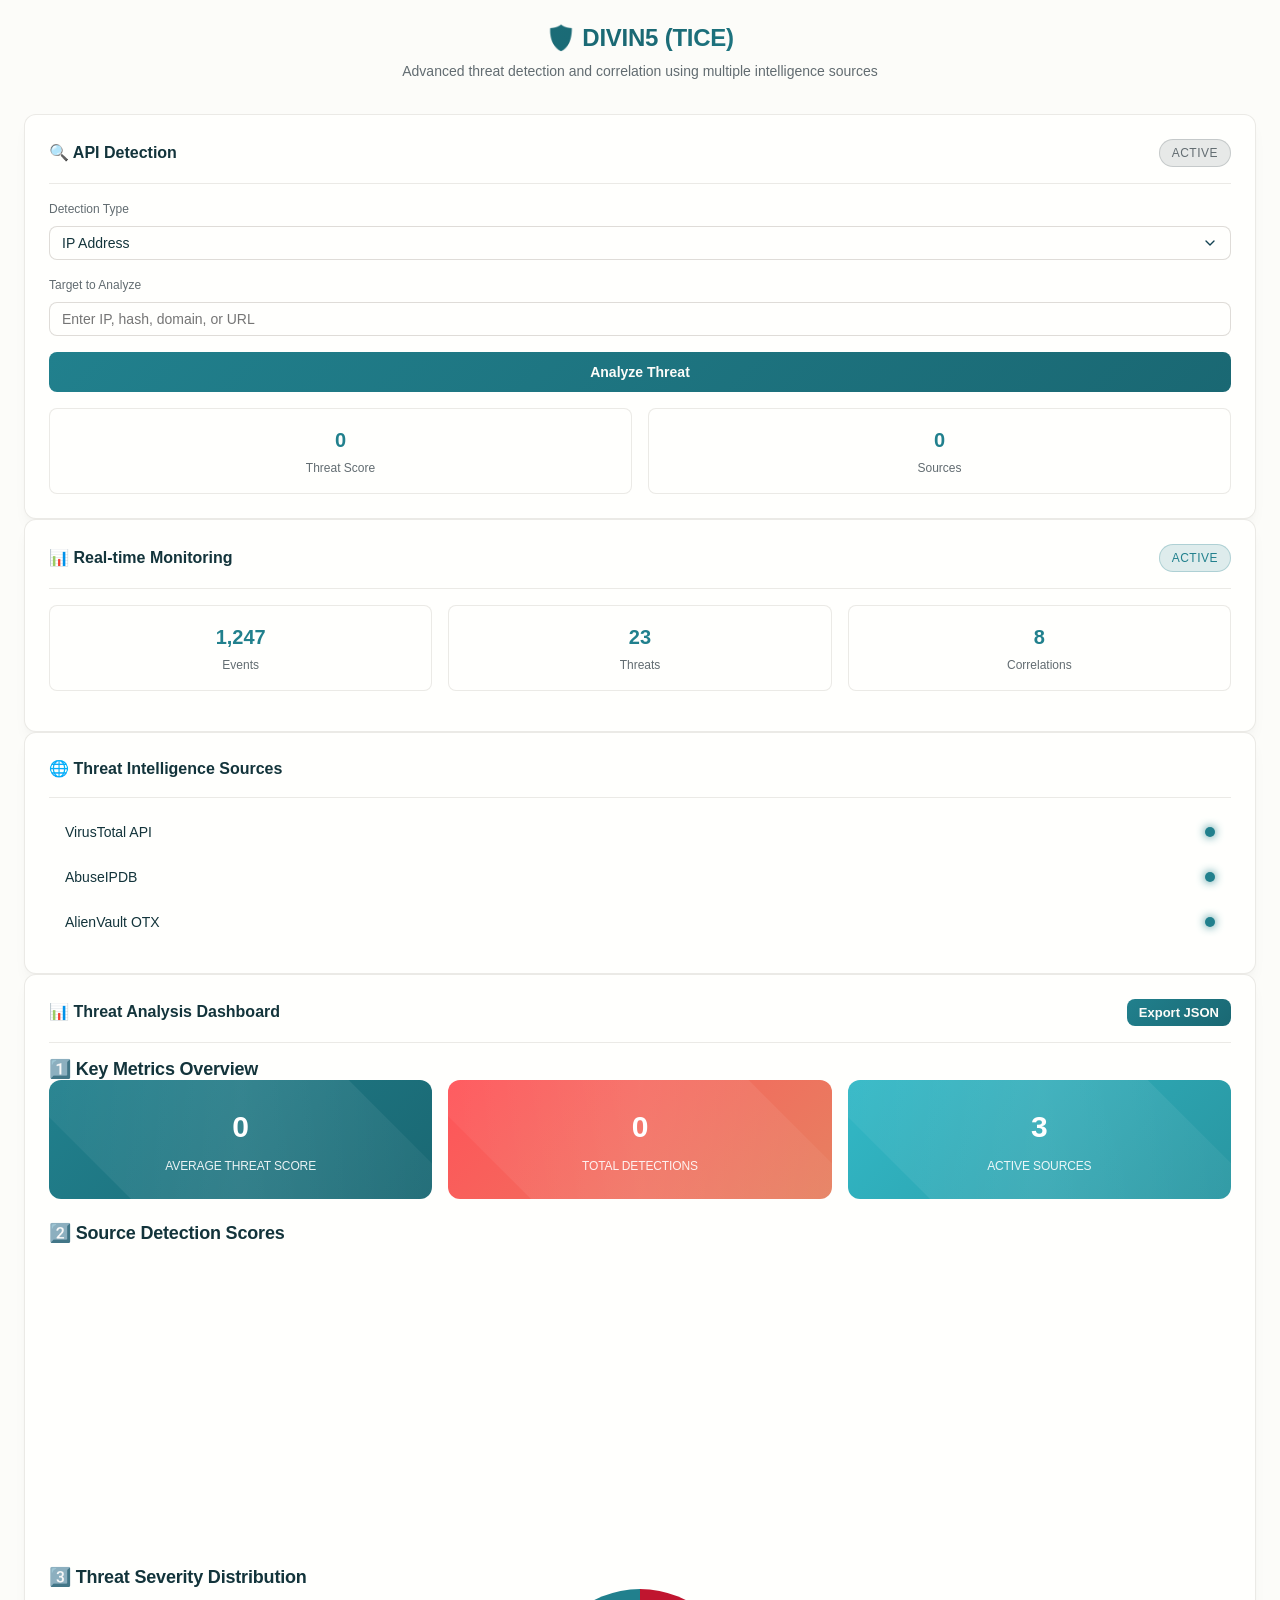
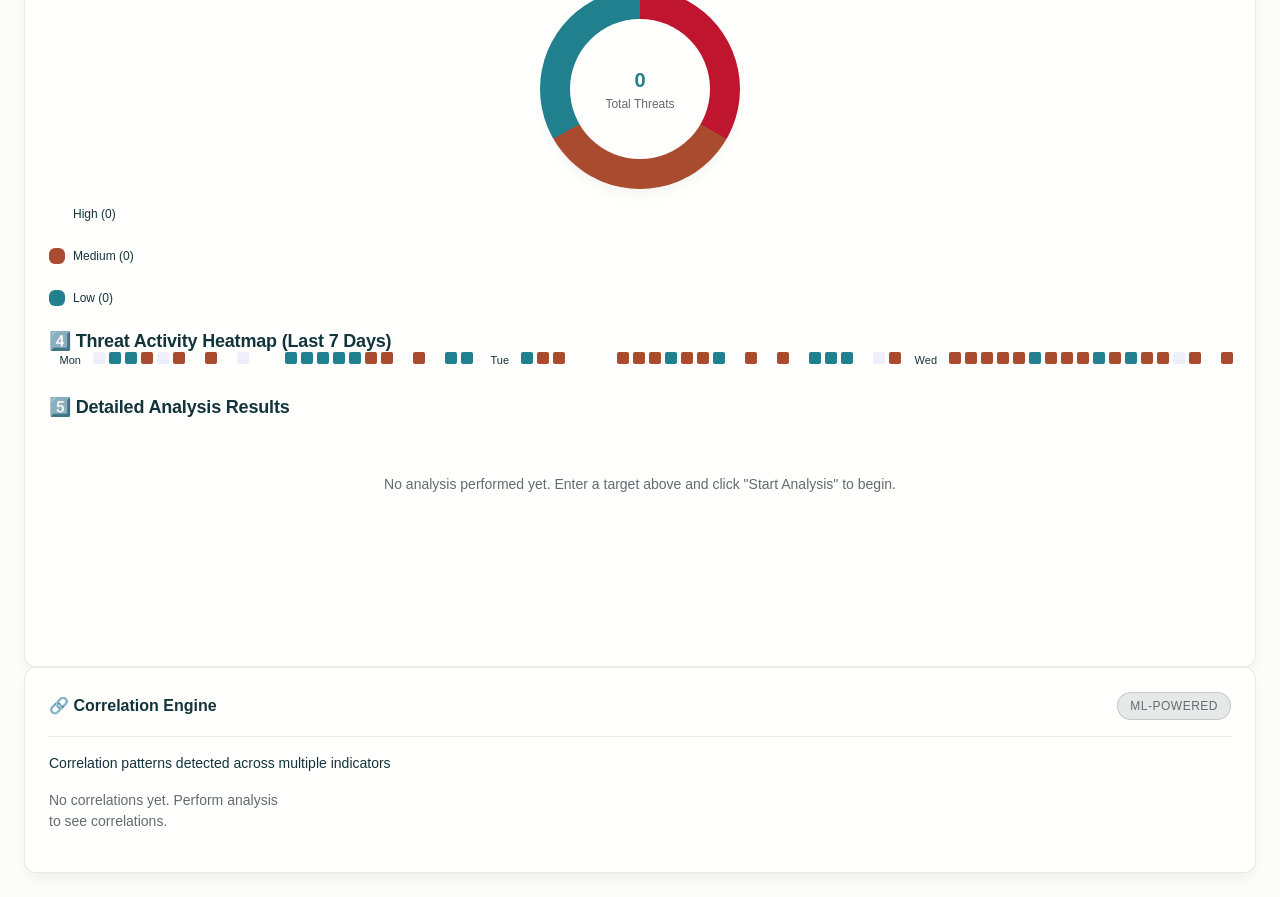
==== commit 6eaf1736: "final changes to the title" ====
--- a/frontend/index.html
+++ b/frontend/index.html
@@ -9,7 +9,7 @@
 <body>
     <div class="container">
         <header>
-            <h1>🛡️ AI-Driven Threat Intelligence Correlation Engine (TICE)</h1>
+            <h1>🛡️ DIVIN5 (TICE)</h1>
             <p class="subtitle">Advanced threat detection and correlation using multiple intelligence sources</p>
         </header>
 
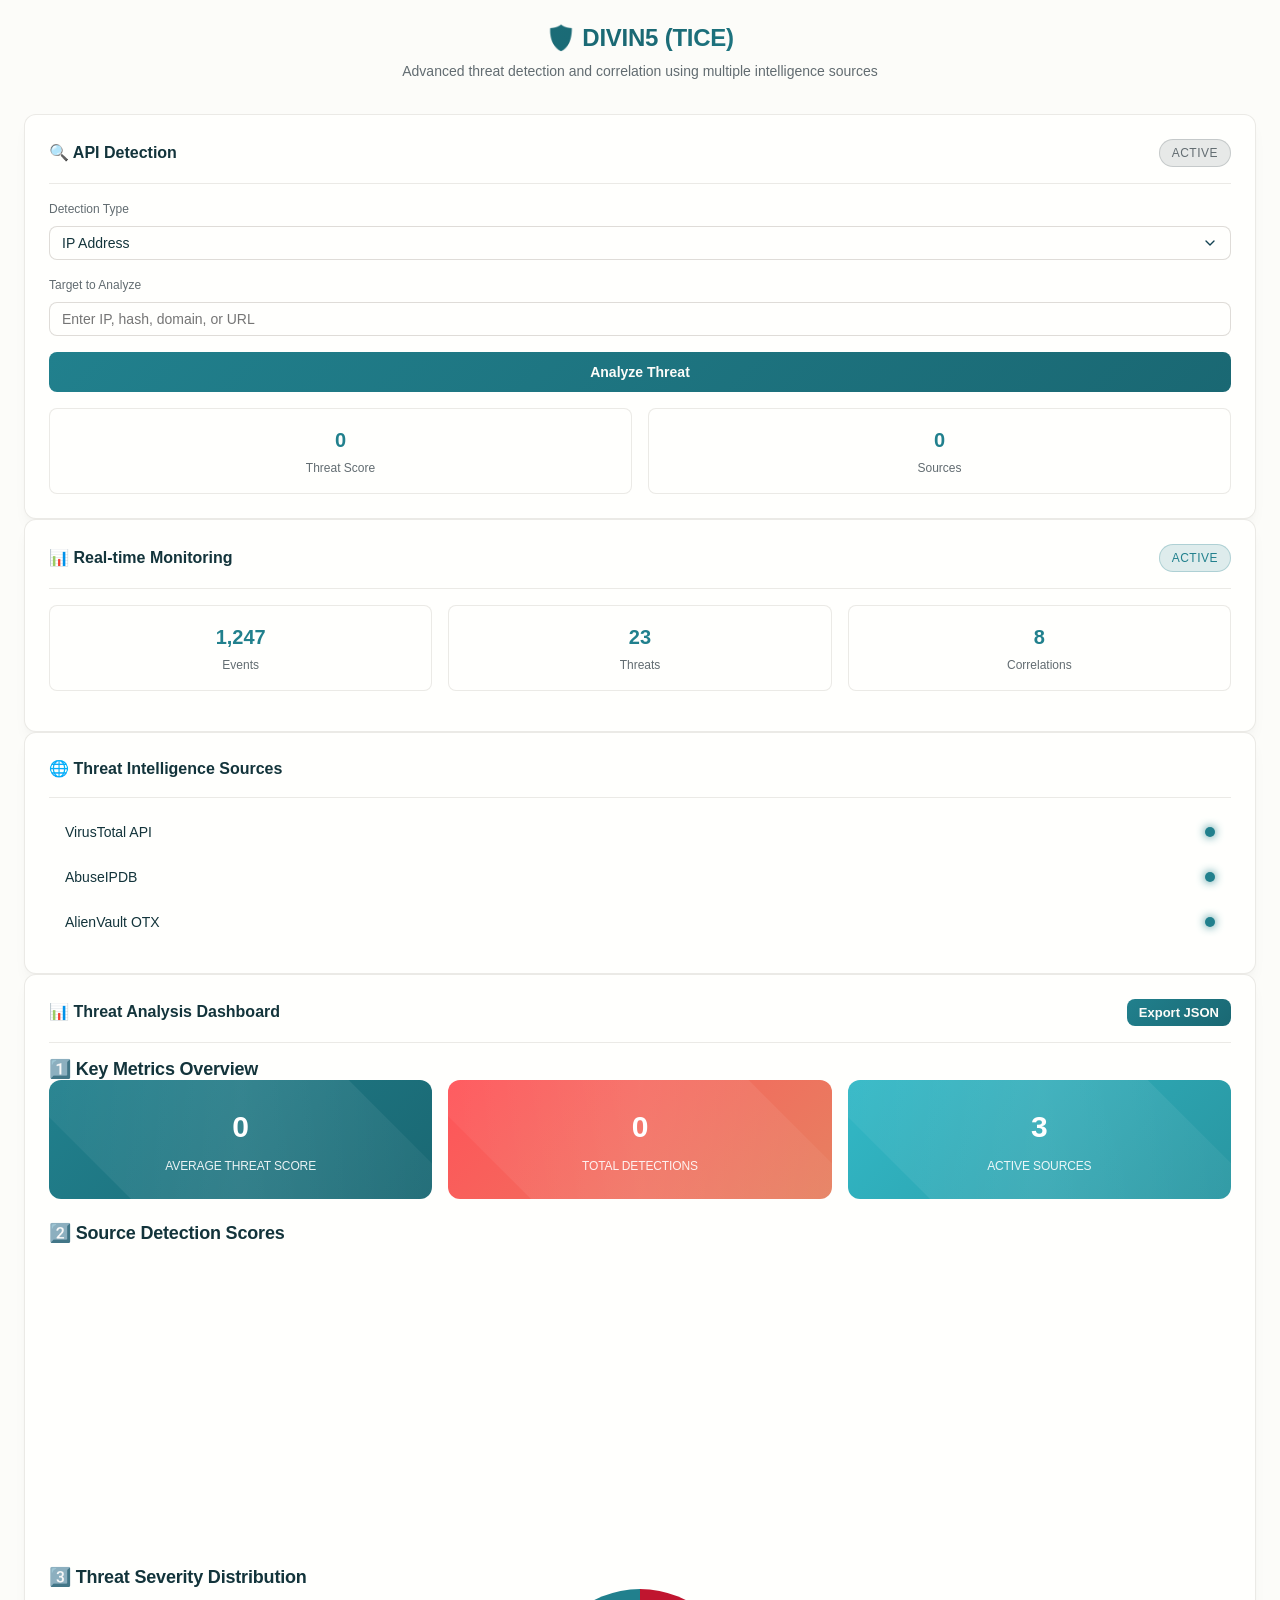
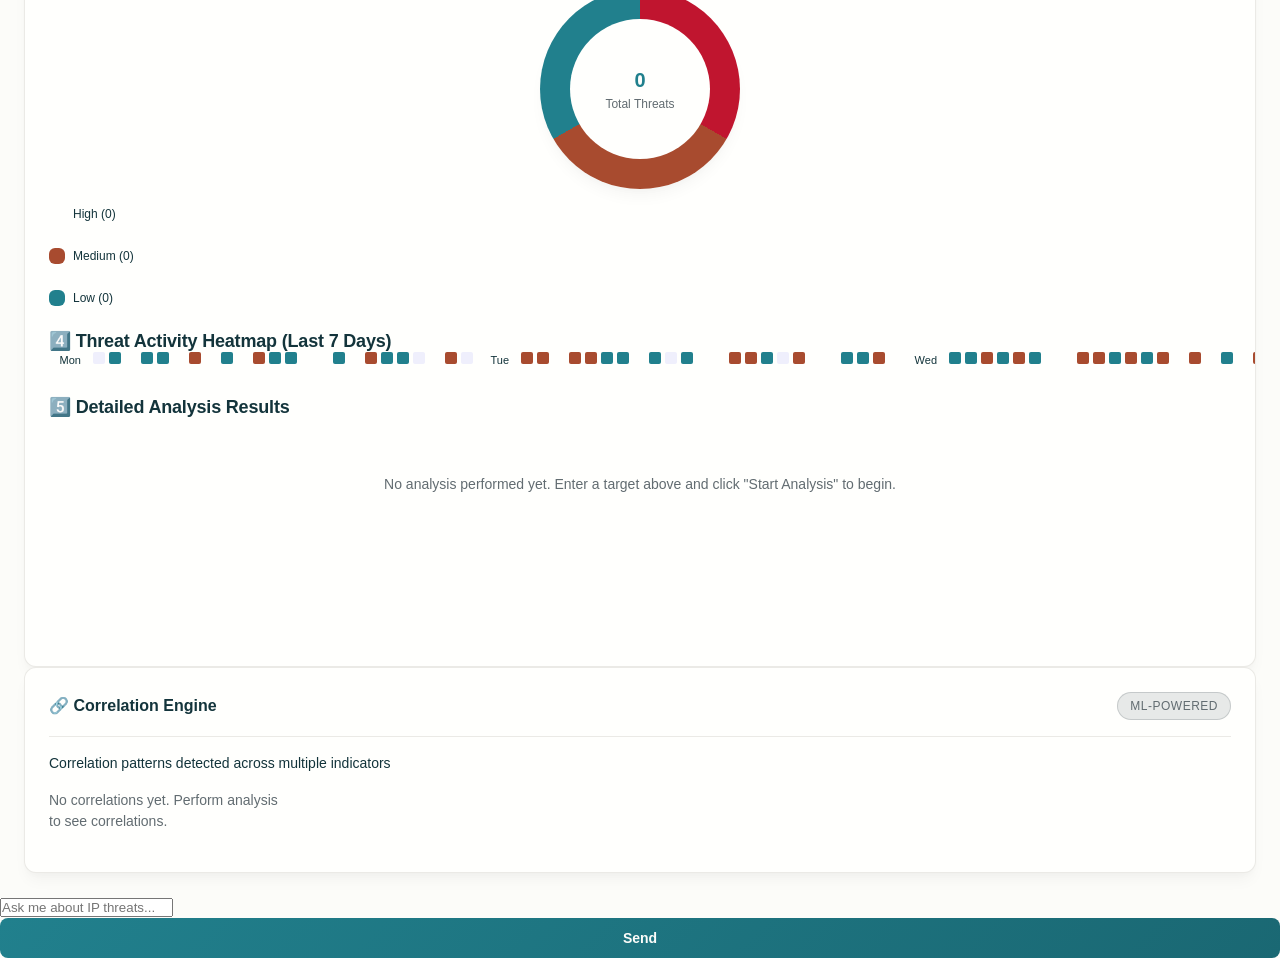
==== commit 30858886: "ai bot" ====
--- a/frontend/index.html
+++ b/frontend/index.html
@@ -187,6 +187,32 @@
             <div class="correlation-matrix" id="correlationMatrix"></div>
         </div>
     </div>
+    <!-- Chatbot Container -->
+<div id="uipath-chatbot">
+  <div id="chatbox"></div>
+  <input id="userInput" placeholder="Ask me about IP threats...">
+  <button onclick="sendMessage()">Send</button>
+</div>
+
+<script>
+async function sendMessage() {
+  const msg = document.getElementById('userInput').value;
+  const chatbox = document.getElementById('chatbox');
+  chatbox.innerHTML += "<div>User: " + msg + "</div>";
+  document.getElementById('userInput').value = '';
+  // Replace the URL and headers below with your UiPath agent API details:
+  const response = await fetch('https://cloud.uipath.com/saninc/studio_/designer/a2e96c3e-2b59-4734-a7e0-a5b164e92dbb?solutionId=43f2e056-4676-415a-d69a-08de1d4453f2', {
+    method: 'POST',
+    headers: {
+      'Content-Type': 'application/json',
+      'Authorization': 'Bearer YOUR_TOKEN' // if required
+    },
+    body: JSON.stringify({ message: msg })
+  });
+  const data = await response.json();
+  chatbox.innerHTML += "<div>Bot: " + data.reply + "</div>";
+}
+</script>
 
     <script src="script.js"></script>
 </body>
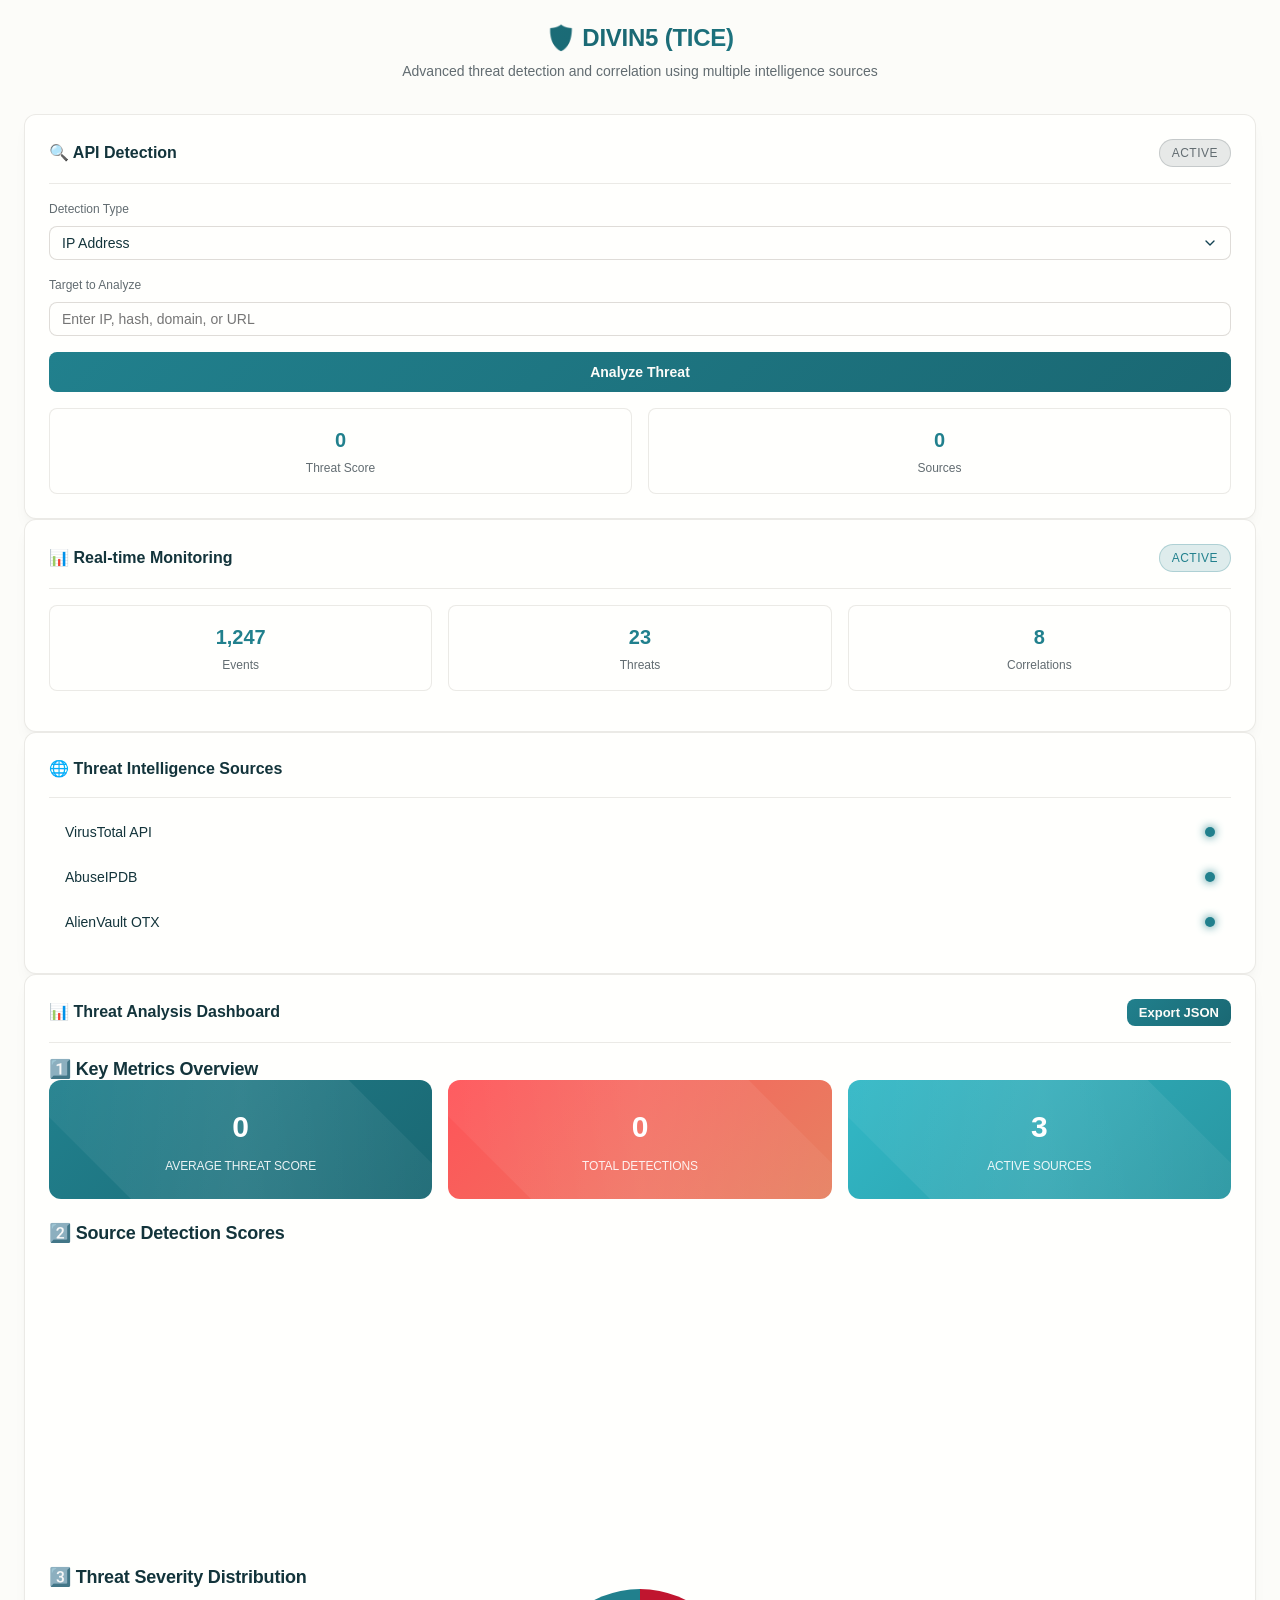
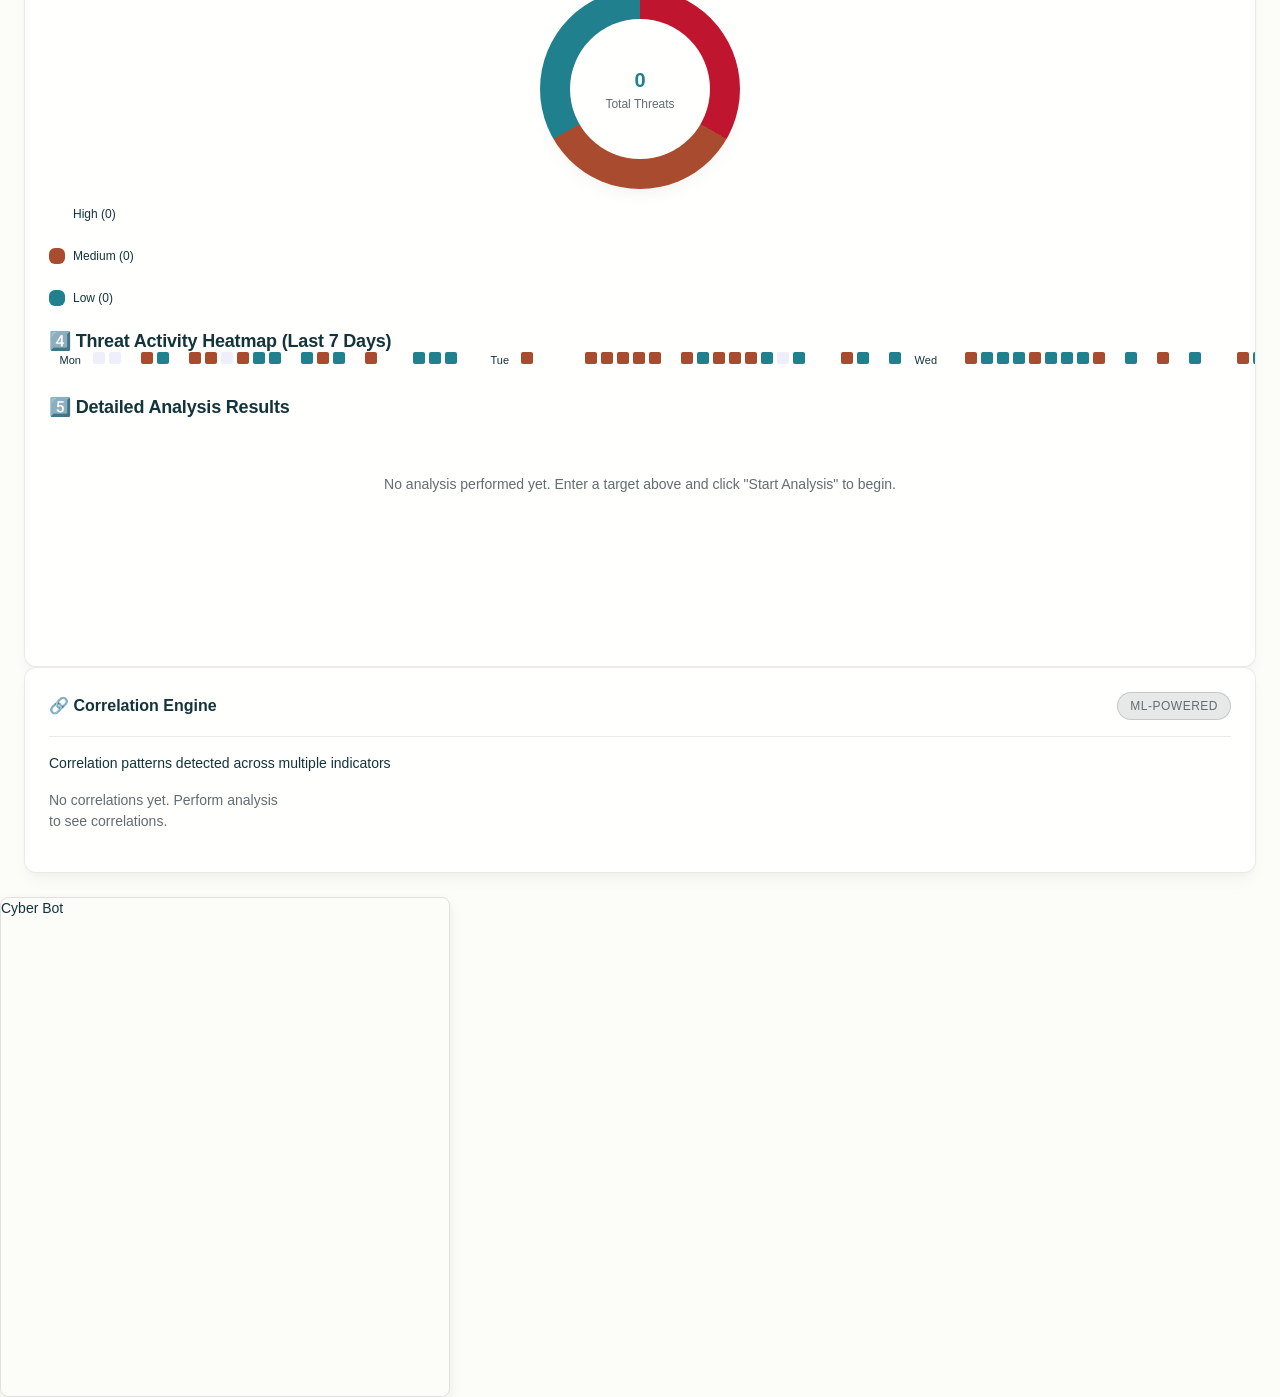
==== commit 9563a0e2: "Ai chatbot" ====
--- a/frontend/index.html
+++ b/frontend/index.html
@@ -188,31 +188,41 @@
         </div>
     </div>
     <!-- Chatbot Container -->
-<div id="uipath-chatbot">
-  <div id="chatbox"></div>
-  <input id="userInput" placeholder="Ask me about IP threats...">
-  <button onclick="sendMessage()">Send</button>
+<div class="bot-widget">
+    <p>Cyber Bot</p>
+  <iframe 
+    src="https://cloud.uipath.com/saninc/studio_/designer/05732b7e-47e8-4ffc-8bc9-e9b9849685c8?solutionId=2d8fa9eb-8281-47da-3c74-08de1d4451d2"
+    title="Cybersecurity Helpbot"
+    frameborder="0"
+    loading="lazy">
+  </iframe>
 </div>
 
-<script>
-async function sendMessage() {
-  const msg = document.getElementById('userInput').value;
-  const chatbox = document.getElementById('chatbox');
-  chatbox.innerHTML += "<div>User: " + msg + "</div>";
-  document.getElementById('userInput').value = '';
-  // Replace the URL and headers below with your UiPath agent API details:
-  const response = await fetch('https://cloud.uipath.com/saninc/studio_/designer/a2e96c3e-2b59-4734-a7e0-a5b164e92dbb?solutionId=43f2e056-4676-415a-d69a-08de1d4453f2', {
-    method: 'POST',
-    headers: {
-      'Content-Type': 'application/json',
-      'Authorization': 'Bearer YOUR_TOKEN' // if required
-    },
-    body: JSON.stringify({ message: msg })
-  });
-  const data = await response.json();
-  chatbox.innerHTML += "<div>Bot: " + data.reply + "</div>";
-}
-</script>
+
+<style>
+  .bot-widget {
+    /* --- This controls the size --- */
+    width: 100%;       /* It will be 100% wide of its container */
+    max-width: 450px;  /* But it will NOT get bigger than 450px */
+    height: 500px;     /* Give it a fixed height */
+    align-items: center;
+    /* --- This makes it look nice --- */
+    border: 1px solid #e0e0e0;
+    border-radius: 8px;
+    box-shadow: 0 4px 12px rgba(0,0,0,0.08);
+    overflow: hidden; /* This makes the corners look clean */
+    
+    /* --- Optional: Center it --- */
+    /* margin: 20px auto; */
+  }
+
+  .bot-widget iframe {
+    /* --- This makes the iframe fill the container --- */
+    width: 100%;
+    height: 100%;
+    border: none; /* Redundant, but good practice */
+  }
+</style>
 
     <script src="script.js"></script>
 </body>
